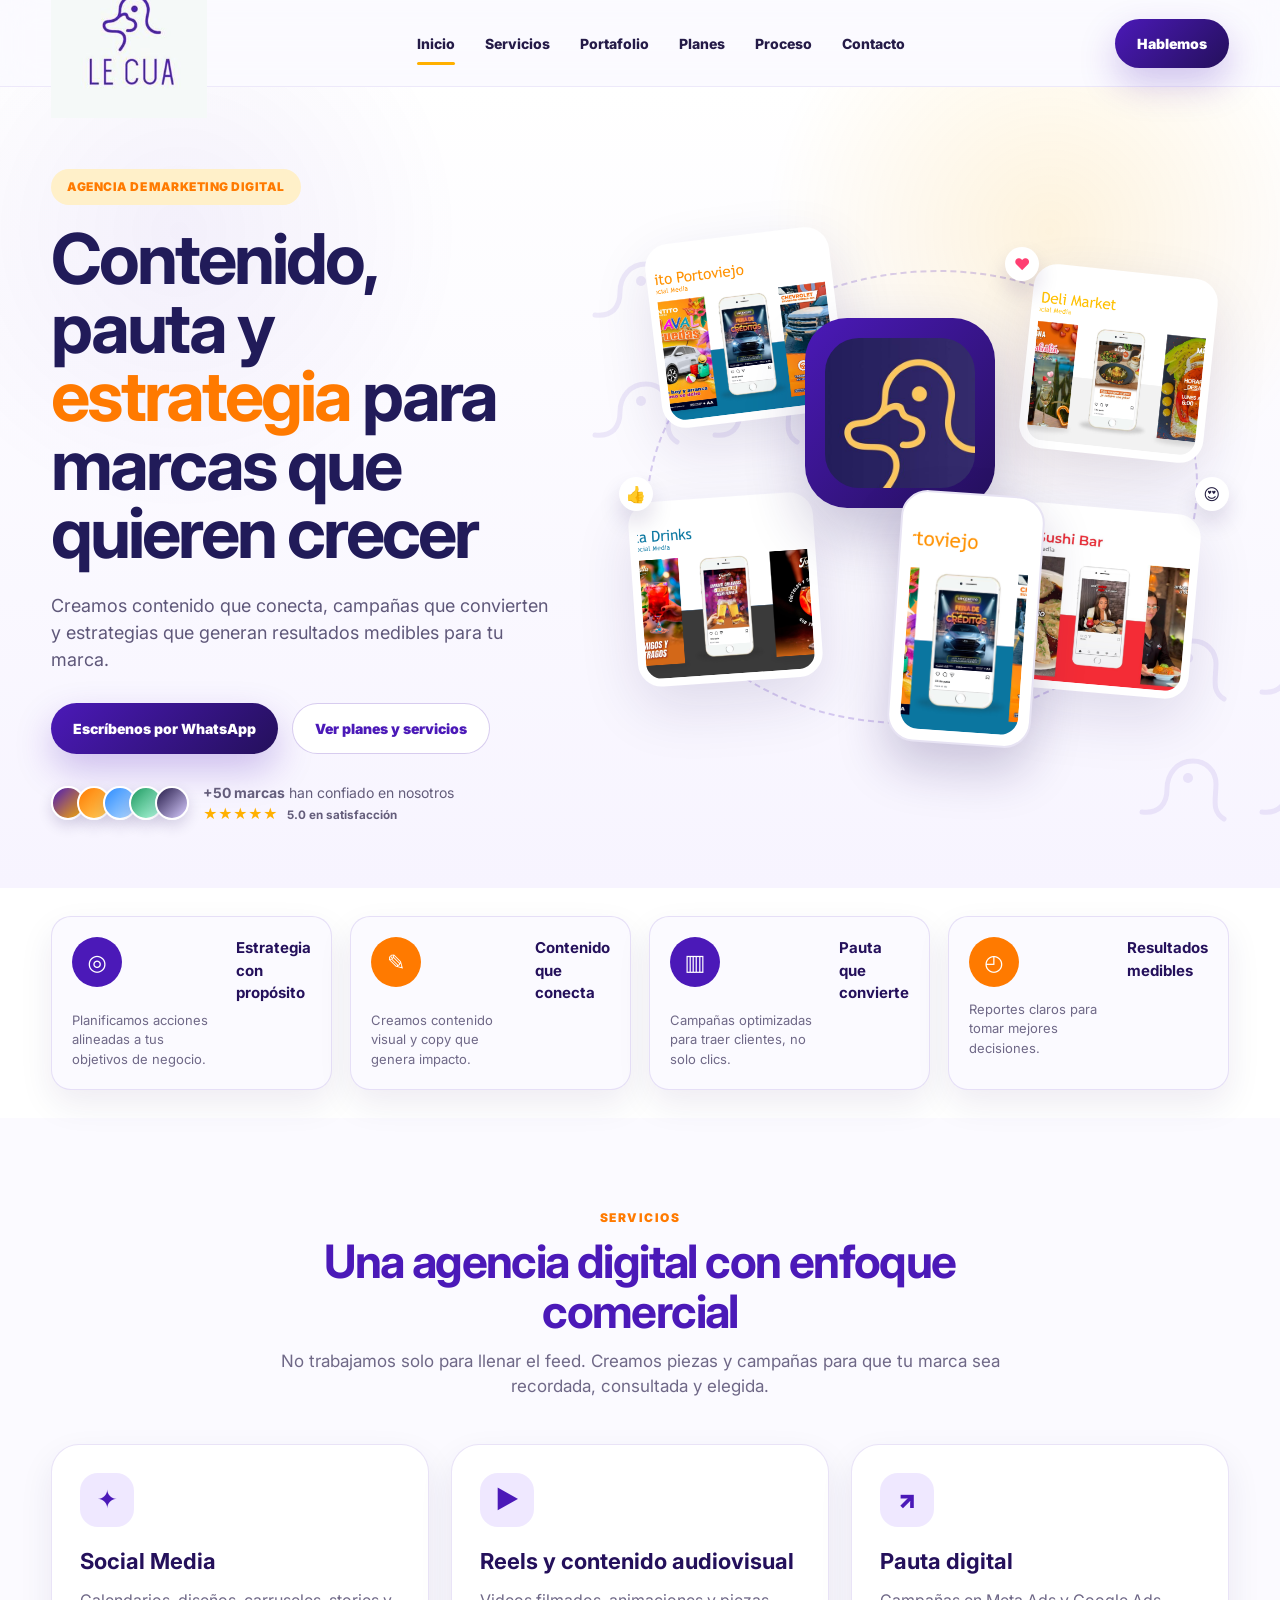
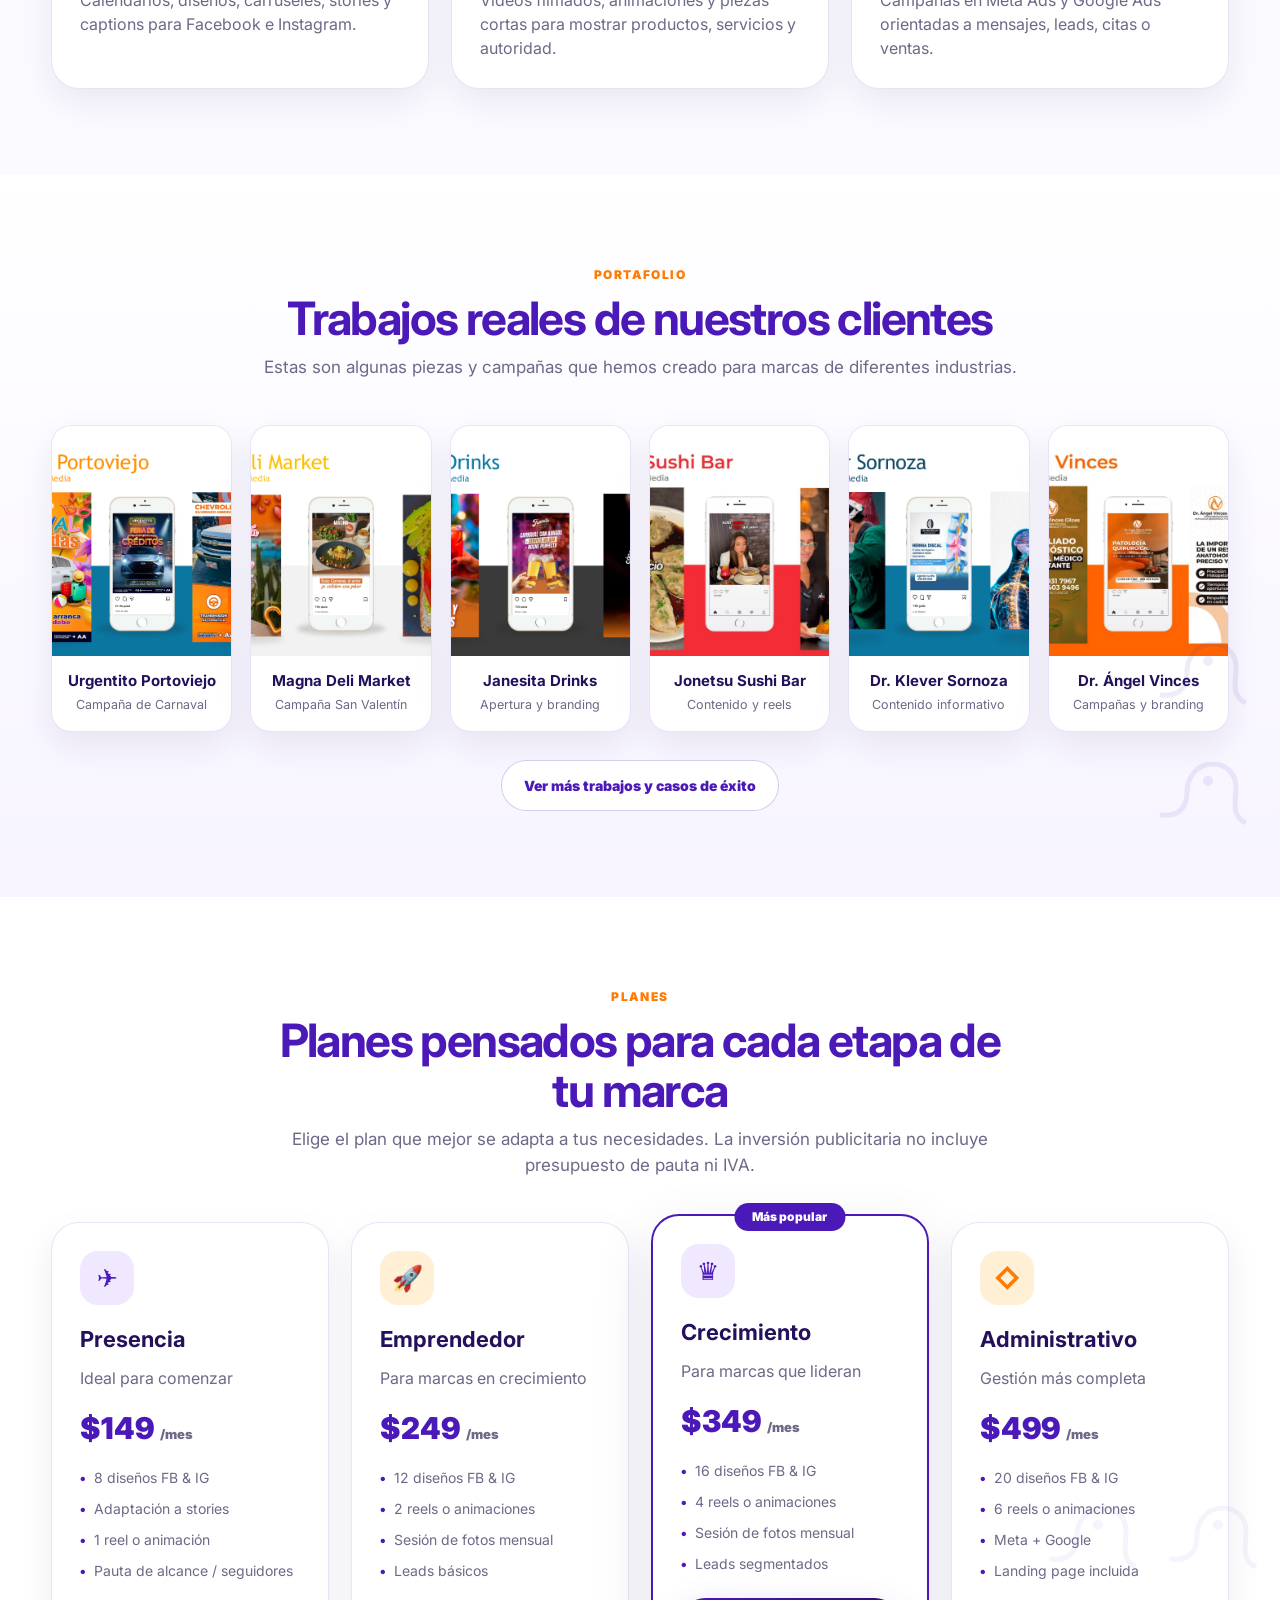
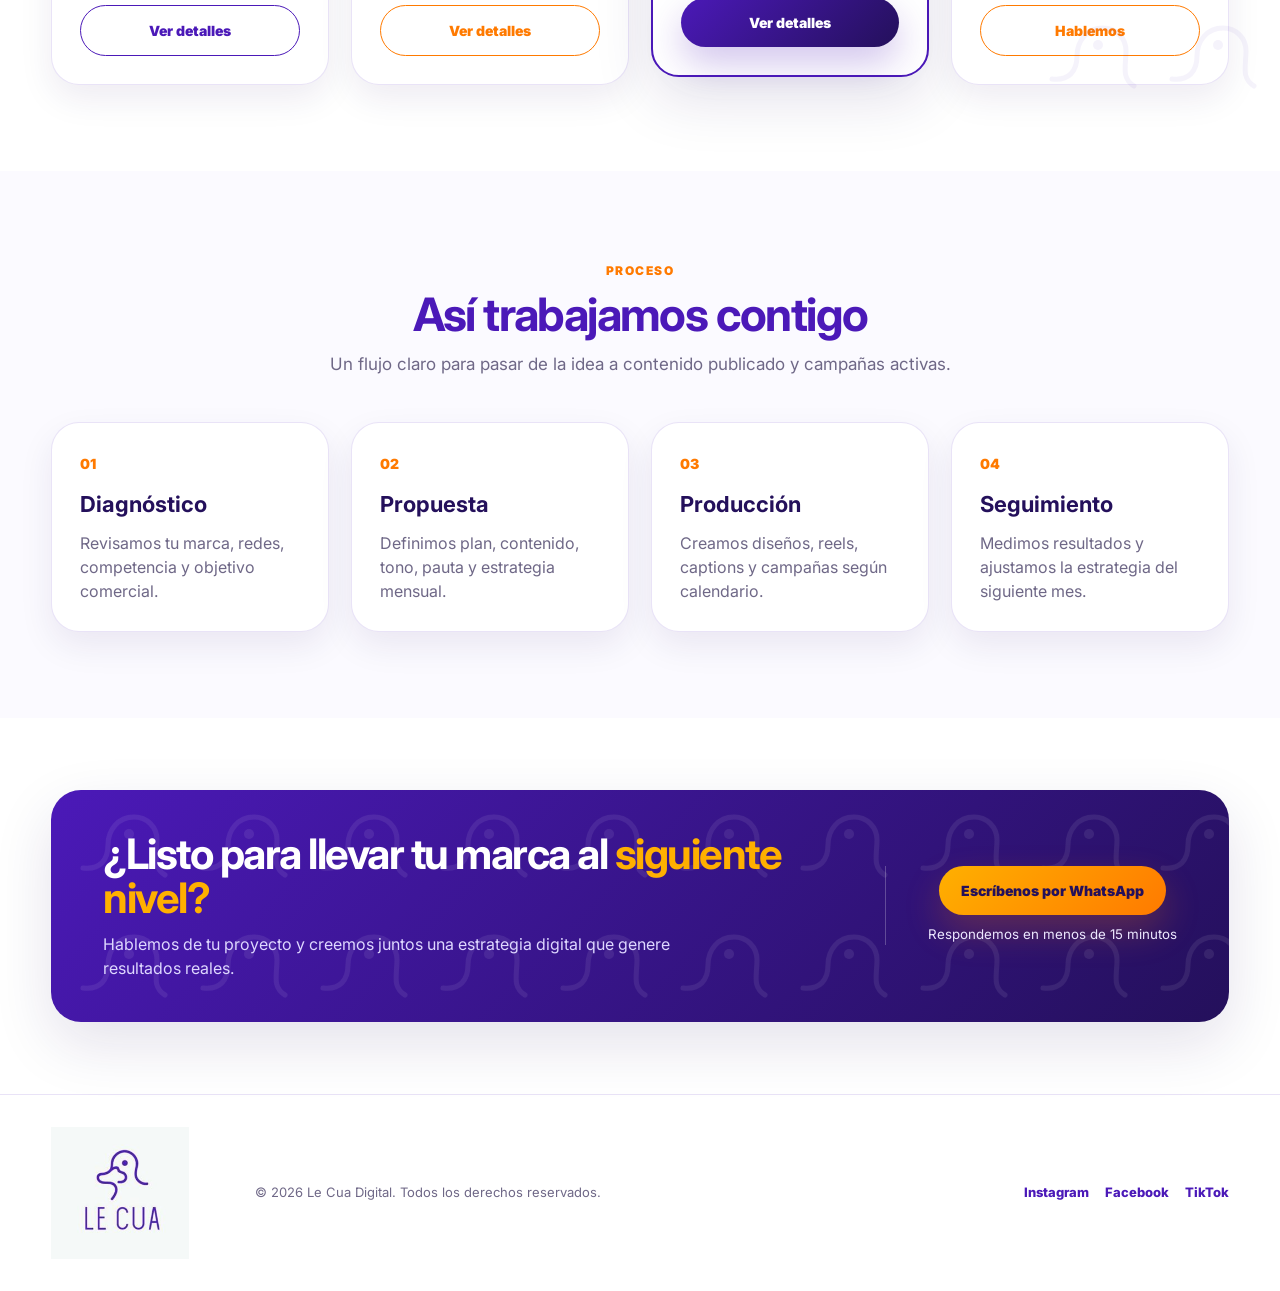
==== index.html @ 5da2c20a "commit inicial" ====
<!DOCTYPE html>
<html lang="es">
<head>
  <meta charset="UTF-8" />
  <meta name="viewport" content="width=device-width, initial-scale=1.0" />
  <title>Le Cua Digital | Marketing Digital para marcas que quieren crecer</title>
  <meta name="description" content="Contenido, pauta y estrategia para marcas que quieren crecer. Social media, Meta Ads, Google Ads, reels y landing pages." />
  <link rel="preconnect" href="https://fonts.googleapis.com">
  <link rel="preconnect" href="https://fonts.gstatic.com" crossorigin>
  <link href="https://fonts.googleapis.com/css2?family=Inter:wght@400;500;600;700;800;900&display=swap" rel="stylesheet">
  <link rel="stylesheet" href="styles.css" />
</head>
<body>
  <header class="site-header">
    <div class="container nav">
      <a class="brand" href="#inicio" aria-label="Le Cua Digital">
        <img src="assets/logo-le-cua.jpg" alt="Le Cua Digital" />
      </a>

      <nav class="nav-links" aria-label="Navegación principal">
        <a class="active" href="#inicio">Inicio</a>
        <a href="#servicios">Servicios</a>
        <a href="#portfolio">Portafolio</a>
        <a href="#planes">Planes</a>
        <a href="#proceso">Proceso</a>
        <a href="#contacto">Contacto</a>
      </nav>

      <a class="btn btn-header" href="https://wa.me/593967746726" target="_blank" rel="noreferrer">
        Hablemos
      </a>
    </div>
  </header>

  <main id="inicio">
    <section class="hero section-bg">
      <div class="container hero-grid">
        <div class="hero-copy">
          <span class="eyebrow">Agencia de marketing digital</span>
          <h1>Contenido, pauta y <span>estrategia</span> para marcas que quieren crecer</h1>
          <p>
            Creamos contenido que conecta, campañas que convierten y estrategias que generan resultados medibles para tu marca.
          </p>

          <div class="hero-actions">
            <a class="btn btn-primary" href="https://wa.me/593967746726" target="_blank" rel="noreferrer">Escríbenos por WhatsApp</a>
            <a class="btn btn-secondary" href="#planes">Ver planes y servicios</a>
          </div>

          <div class="trust-row">
            <div class="avatars" aria-hidden="true">
              <span></span><span></span><span></span><span></span><span></span>
            </div>
            <div>
              <strong>+50 marcas</strong> han confiado en nosotros
              <div class="stars">★★★★★ <small>5.0 en satisfacción</small></div>
            </div>
          </div>
        </div>

        <div class="hero-visual" aria-label="Muestra visual de trabajos de Le Cua Digital">
          <div class="hero-logo-card">
            <img src="assets/logo-icon.jpg" alt="Isotipo Le Cua" />
          </div>

          <article class="floating-work work-1">
            <img src="assets/portfolio/urgentito-portoviejo.png" alt="Trabajo para Urgentito Portoviejo" />
          </article>
          <article class="floating-work work-2">
            <img src="assets/portfolio/magna-deli-market.png" alt="Trabajo para Magna Deli Market" />
          </article>
          <article class="floating-work work-3">
            <img src="assets/portfolio/janesita-drinks.png" alt="Trabajo para Janesita Drinks" />
          </article>
          <article class="floating-work work-4">
            <img src="assets/portfolio/jonetsu-sushi-bar.png" alt="Trabajo para Jonetsu Sushi Bar" />
          </article>
          <div class="phone-mockup">
            <img src="assets/portfolio/urgentito-portoviejo.png" alt="Mockup de pauta para Urgentito" />
          </div>
          <span class="reaction heart">❤</span>
          <span class="reaction like">👍</span>
          <span class="reaction emoji">😍</span>
        </div>
      </div>
    </section>

    <section class="value-strip">
      <div class="container value-grid">
        <article class="value-card">
          <div class="value-icon">◎</div>
          <h3>Estrategia con propósito</h3>
          <p>Planificamos acciones alineadas a tus objetivos de negocio.</p>
        </article>
        <article class="value-card">
          <div class="value-icon orange">✎</div>
          <h3>Contenido que conecta</h3>
          <p>Creamos contenido visual y copy que genera impacto.</p>
        </article>
        <article class="value-card">
          <div class="value-icon">▥</div>
          <h3>Pauta que convierte</h3>
          <p>Campañas optimizadas para traer clientes, no solo clics.</p>
        </article>
        <article class="value-card">
          <div class="value-icon orange">◴</div>
          <h3>Resultados medibles</h3>
          <p>Reportes claros para tomar mejores decisiones.</p>
        </article>
      </div>
    </section>

    <section class="section services" id="servicios">
      <div class="container">
        <div class="section-title center">
          <span class="kicker">Servicios</span>
          <h2>Una agencia digital con enfoque comercial</h2>
          <p>No trabajamos solo para llenar el feed. Creamos piezas y campañas para que tu marca sea recordada, consultada y elegida.</p>
        </div>

        <div class="services-grid">
          <article class="service-card">
            <div class="service-icon">✦</div>
            <h3>Social Media</h3>
            <p>Calendarios, diseños, carruseles, stories y captions para Facebook e Instagram.</p>
          </article>
          <article class="service-card">
            <div class="service-icon">▶</div>
            <h3>Reels y contenido audiovisual</h3>
            <p>Videos filmados, animaciones y piezas cortas para mostrar productos, servicios y autoridad.</p>
          </article>
          <article class="service-card">
            <div class="service-icon">↗</div>
            <h3>Pauta digital</h3>
            <p>Campañas en Meta Ads y Google Ads orientadas a mensajes, leads, citas o ventas.</p>
          </article>
        </div>
      </div>
    </section>

    <section class="section portfolio" id="portfolio">
      <div class="container">
        <div class="section-title center">
          <span class="kicker">Portafolio</span>
          <h2>Trabajos reales de nuestros clientes</h2>
          <p>Estas son algunas piezas y campañas que hemos creado para marcas de diferentes industrias.</p>
        </div>

        <div class="portfolio-grid">
          <article class="portfolio-card">
            <img src="assets/portfolio/urgentito-portoviejo.png" alt="Urgentito Portoviejo - Campaña de Carnaval" />
            <div><h3>Urgentito Portoviejo</h3><p>Campaña de Carnaval</p></div>
          </article>
          <article class="portfolio-card">
            <img src="assets/portfolio/magna-deli-market.png" alt="Magna Deli Market - Campaña San Valentín" />
            <div><h3>Magna Deli Market</h3><p>Campaña San Valentín</p></div>
          </article>
          <article class="portfolio-card">
            <img src="assets/portfolio/janesita-drinks.png" alt="Janesita Drinks - Contenido y Social Media" />
            <div><h3>Janesita Drinks</h3><p>Apertura y branding</p></div>
          </article>
          <article class="portfolio-card">
            <img src="assets/portfolio/jonetsu-sushi-bar.png" alt="Jonetsu Sushi Bar - Contenido y Reels" />
            <div><h3>Jonetsu Sushi Bar</h3><p>Contenido y reels</p></div>
          </article>
          <article class="portfolio-card">
            <img src="assets/portfolio/dr-klever-sornoza.png" alt="Dr. Klever Sornoza - Contenido informativo" />
            <div><h3>Dr. Klever Sornoza</h3><p>Contenido informativo</p></div>
          </article>
          <article class="portfolio-card">
            <img src="assets/portfolio/dr-angel-vinces.png" alt="Dr. Ángel Vinces - Comunicación médica B2B" />
            <div><h3>Dr. Ángel Vinces</h3><p>Campañas y branding</p></div>
          </article>
        </div>

        <div class="center portfolio-cta">
          <a class="btn btn-secondary" href="https://wa.me/593967746726" target="_blank" rel="noreferrer">Ver más trabajos y casos de éxito</a>
        </div>
      </div>
    </section>

    <section class="section plans" id="planes">
      <div class="container">
        <div class="section-title center">
          <span class="kicker">Planes</span>
          <h2>Planes pensados para cada etapa de tu marca</h2>
          <p>Elige el plan que mejor se adapta a tus necesidades. La inversión publicitaria no incluye presupuesto de pauta ni IVA.</p>
        </div>

        <div class="plans-grid">
          <article class="plan-card">
            <div class="plan-icon">✈</div>
            <h3>Presencia</h3>
            <p>Ideal para comenzar</p>
            <div class="price">$149 <span>/mes</span></div>
            <ul>
              <li>8 diseños FB & IG</li>
              <li>Adaptación a stories</li>
              <li>1 reel o animación</li>
              <li>Pauta de alcance / seguidores</li>
            </ul>
            <a class="btn btn-plan" href="https://wa.me/593967746726" target="_blank" rel="noreferrer">Ver detalles</a>
          </article>

          <article class="plan-card">
            <div class="plan-icon orange">🚀</div>
            <h3>Emprendedor</h3>
            <p>Para marcas en crecimiento</p>
            <div class="price">$249 <span>/mes</span></div>
            <ul>
              <li>12 diseños FB & IG</li>
              <li>2 reels o animaciones</li>
              <li>Sesión de fotos mensual</li>
              <li>Leads básicos</li>
            </ul>
            <a class="btn btn-plan orange" href="https://wa.me/593967746726" target="_blank" rel="noreferrer">Ver detalles</a>
          </article>

          <article class="plan-card featured">
            <span class="popular">Más popular</span>
            <div class="plan-icon">♛</div>
            <h3>Crecimiento</h3>
            <p>Para marcas que lideran</p>
            <div class="price">$349 <span>/mes</span></div>
            <ul>
              <li>16 diseños FB & IG</li>
              <li>4 reels o animaciones</li>
              <li>Sesión de fotos mensual</li>
              <li>Leads segmentados</li>
            </ul>
            <a class="btn btn-primary" href="https://wa.me/593967746726" target="_blank" rel="noreferrer">Ver detalles</a>
          </article>

          <article class="plan-card">
            <div class="plan-icon orange">◇</div>
            <h3>Administrativo</h3>
            <p>Gestión más completa</p>
            <div class="price">$499 <span>/mes</span></div>
            <ul>
              <li>20 diseños FB & IG</li>
              <li>6 reels o animaciones</li>
              <li>Meta + Google</li>
              <li>Landing page incluida</li>
            </ul>
            <a class="btn btn-plan orange" href="https://wa.me/593967746726" target="_blank" rel="noreferrer">Hablemos</a>
          </article>
        </div>
      </div>
    </section>

    <section class="section process" id="proceso">
      <div class="container">
        <div class="section-title center">
          <span class="kicker">Proceso</span>
          <h2>Así trabajamos contigo</h2>
          <p>Un flujo claro para pasar de la idea a contenido publicado y campañas activas.</p>
        </div>
        <div class="process-grid">
          <article><span>01</span><h3>Diagnóstico</h3><p>Revisamos tu marca, redes, competencia y objetivo comercial.</p></article>
          <article><span>02</span><h3>Propuesta</h3><p>Definimos plan, contenido, tono, pauta y estrategia mensual.</p></article>
          <article><span>03</span><h3>Producción</h3><p>Creamos diseños, reels, captions y campañas según calendario.</p></article>
          <article><span>04</span><h3>Seguimiento</h3><p>Medimos resultados y ajustamos la estrategia del siguiente mes.</p></article>
        </div>
      </div>
    </section>

    <section class="final-cta" id="contacto">
      <div class="container cta-card">
        <div>
          <h2>¿Listo para llevar tu marca al <span>siguiente nivel?</span></h2>
          <p>Hablemos de tu proyecto y creemos juntos una estrategia digital que genere resultados reales.</p>
        </div>
        <div class="cta-action">
          <a class="btn btn-gold" href="https://wa.me/593967746726" target="_blank" rel="noreferrer">Escríbenos por WhatsApp</a>
          <small>Respondemos en menos de 15 minutos</small>
        </div>
      </div>
    </section>
  </main>

  <footer class="site-footer">
    <div class="container footer-grid">
      <img src="assets/logo-le-cua.jpg" alt="Le Cua Digital" />
      <p>© 2026 Le Cua Digital. Todos los derechos reservados.</p>
      <div class="socials" aria-label="Redes sociales">
        <a href="#">Instagram</a>
        <a href="#">Facebook</a>
        <a href="#">TikTok</a>
      </div>
    </div>
  </footer>
</body>
</html>
---- styles.css ----
:root {
  --purple: #4b19b8;
  --purple-dark: #24105b;
  --purple-900: #151033;
  --gold: #ffb000;
  --orange: #ff7a00;
  --blue-soft: #f4f1ff;
  --soft: #fbfaff;
  --white: #ffffff;
  --text: #211b3f;
  --muted: #6f6887;
  --line: rgba(75, 25, 184, 0.12);
  --shadow: 0 22px 60px rgba(35, 16, 91, 0.12);
  --shadow-soft: 0 14px 34px rgba(35, 16, 91, 0.08);
  --radius: 28px;
}

* { box-sizing: border-box; margin: 0; padding: 0; }
html { scroll-behavior: smooth; }
body {
  font-family: "Inter", system-ui, -apple-system, BlinkMacSystemFont, "Segoe UI", sans-serif;
  background: var(--soft);
  color: var(--text);
  line-height: 1.5;
  overflow-x: hidden;
}
a { color: inherit; text-decoration: none; }
img { display: block; max-width: 100%; }
.container { width: min(1180px, 92%); margin: 0 auto; }
.center { text-align: center; }

.site-header {
  position: sticky;
  top: 0;
  z-index: 100;
  background: rgba(251, 250, 255, 0.82);
  backdrop-filter: blur(18px);
  border-bottom: 1px solid rgba(75, 25, 184, 0.08);
}
.nav {
  height: 86px;
  display: flex;
  align-items: center;
  justify-content: space-between;
  gap: 24px;
}
.brand img { width: 156px; height: auto; object-fit: contain; }
.nav-links {
  display: flex;
  align-items: center;
  gap: 30px;
  font-size: 14px;
  font-weight: 800;
  color: #251b48;
}
.nav-links a { position: relative; padding: 8px 0; }
.nav-links a.active::after,
.nav-links a:hover::after {
  content: "";
  position: absolute;
  left: 0;
  right: 0;
  bottom: -3px;
  height: 3px;
  border-radius: 99px;
  background: var(--gold);
}
.btn {
  display: inline-flex;
  align-items: center;
  justify-content: center;
  gap: 8px;
  border-radius: 999px;
  padding: 14px 22px;
  font-size: 14px;
  font-weight: 900;
  transition: transform 0.22s ease, box-shadow 0.22s ease, background 0.22s ease;
}
.btn:hover { transform: translateY(-2px); }
.btn-header,
.btn-primary {
  color: #fff;
  background: linear-gradient(135deg, var(--purple), var(--purple-dark));
  box-shadow: 0 16px 36px rgba(75, 25, 184, 0.25);
}
.btn-secondary {
  background: #fff;
  color: var(--purple);
  border: 1px solid rgba(75, 25, 184, 0.22);
}
.btn-gold {
  background: linear-gradient(135deg, var(--gold), var(--orange));
  color: #24105b;
  box-shadow: 0 16px 36px rgba(255, 122, 0, 0.24);
}

.section-bg {
  position: relative;
  overflow: hidden;
  background:
    radial-gradient(circle at 14% 18%, rgba(75, 25, 184, 0.06), transparent 22%),
    radial-gradient(circle at 82% 18%, rgba(255, 176, 0, 0.13), transparent 23%),
    linear-gradient(180deg, #ffffff 0%, #f7f4ff 100%);
}
.section-bg::before,
.section-bg::after,
.portfolio::after,
.plans::after {
  content: "";
  position: absolute;
  background-image: url("data:image/svg+xml,%3Csvg xmlns='http://www.w3.org/2000/svg' width='120' height='120' viewBox='0 0 120 120'%3E%3Cpath d='M32 78c17 2 25-8 25-23 0-15 10-28 26-28 13 0 23 10 23 23 0 15-5 27 8 35' fill='none' stroke='%234b19b8' stroke-opacity='.11' stroke-width='5' stroke-linecap='round'/%3E%3Ccircle cx='78' cy='44' r='5' fill='%234b19b8' fill-opacity='.11'/%3E%3C/svg%3E");
  width: 240px;
  height: 240px;
  pointer-events: none;
  opacity: 0.8;
}
.section-bg::before { left: 44%; top: 150px; }
.section-bg::after { right: -70px; bottom: 34px; }

.hero { padding: 82px 0 64px; }
.hero-grid {
  display: grid;
  grid-template-columns: 0.9fr 1.1fr;
  gap: 50px;
  align-items: center;
  position: relative;
  z-index: 2;
}
.eyebrow {
  display: inline-flex;
  margin-bottom: 20px;
  padding: 9px 16px;
  border-radius: 999px;
  background: #fff0c9;
  color: var(--orange);
  font-size: 12px;
  font-weight: 900;
  text-transform: uppercase;
  letter-spacing: 0.04em;
}
h1 {
  max-width: 620px;
  font-size: clamp(42px, 6vw, 70px);
  line-height: 0.98;
  letter-spacing: -3px;
  color: #211b59;
  margin-bottom: 24px;
}
h1 span { color: var(--orange); }
.hero-copy p {
  max-width: 560px;
  color: #5f587a;
  font-size: 18px;
  margin-bottom: 30px;
}
.hero-actions { display: flex; flex-wrap: wrap; gap: 14px; margin-bottom: 28px; }
.trust-row { display: flex; gap: 14px; align-items: center; color: #645d7b; font-size: 14px; }
.avatars { display: flex; }
.avatars span {
  width: 34px;
  height: 34px;
  border: 2px solid #fff;
  margin-left: -8px;
  border-radius: 50%;
  background: linear-gradient(135deg, var(--purple), var(--gold));
  box-shadow: 0 6px 14px rgba(35, 16, 91, 0.16);
}
.avatars span:first-child { margin-left: 0; }
.avatars span:nth-child(2) { background: linear-gradient(135deg, #ff7a00, #ffd15d); }
.avatars span:nth-child(3) { background: linear-gradient(135deg, #2b8cff, #b7dbff); }
.avatars span:nth-child(4) { background: linear-gradient(135deg, #1c985f, #b5ffe1); }
.avatars span:nth-child(5) { background: linear-gradient(135deg, #251b48, #d8ccff); }
.stars { color: var(--gold); font-weight: 900; }
.stars small { color: #645d7b; font-weight: 700; margin-left: 6px; }

.hero-visual {
  min-height: 560px;
  position: relative;
}
.hero-visual::before {
  content: "";
  position: absolute;
  inset: 54px 30px 54px 36px;
  border: 2px dashed rgba(75, 25, 184, 0.20);
  border-radius: 50%;
  transform: rotate(-8deg);
}
.hero-logo-card {
  width: 190px;
  height: 190px;
  position: absolute;
  left: 47%;
  top: 35%;
  transform: translate(-50%, -50%);
  border-radius: 42px;
  z-index: 5;
  display: grid;
  place-items: center;
  background: linear-gradient(135deg, var(--purple), var(--purple-dark));
  box-shadow: 0 26px 60px rgba(35, 16, 91, 0.24);
}
.hero-logo-card img { width: 150px; height: 150px; object-fit: cover; border-radius: 34px; }
.floating-work {
  position: absolute;
  width: 185px;
  height: 185px;
  border-radius: 24px;
  overflow: hidden;
  background: #fff;
  box-shadow: var(--shadow);
  border: 8px solid #fff;
}
.floating-work img { width: 100%; height: 100%; object-fit: cover; }
.work-1 { left: 44px; top: 18px; transform: rotate(-7deg); }
.work-2 { right: 18px; top: 54px; transform: rotate(6deg); }
.work-3 { left: 24px; bottom: 95px; transform: rotate(-4deg); }
.work-4 { right: 34px; bottom: 84px; transform: rotate(5deg); }
.phone-mockup {
  position: absolute;
  left: 46%;
  bottom: 32px;
  width: 144px;
  height: 252px;
  z-index: 6;
  padding: 11px;
  border-radius: 27px;
  background: #fff;
  box-shadow: 0 24px 50px rgba(35, 16, 91, 0.22);
  border: 2px solid #e7e3f3;
  transform: rotate(4deg);
}
.phone-mockup img { width: 100%; height: 100%; object-fit: cover; border-radius: 18px; }
.reaction {
  position: absolute;
  z-index: 8;
  display: grid;
  place-items: center;
  width: 34px;
  height: 34px;
  border-radius: 50%;
  background: #fff;
  box-shadow: 0 12px 22px rgba(35, 16, 91, 0.14);
}
.heart { right: 190px; top: 30px; color: #ff3f72; }
.like { left: 10px; top: 260px; }
.emoji { right: 0; top: 260px; }

.value-strip { padding: 28px 0; background: #fff; }
.value-grid { display: grid; grid-template-columns: repeat(4, 1fr); gap: 18px; }
.value-card {
  display: grid;
  grid-template-columns: auto 1fr;
  column-gap: 14px;
  align-items: start;
  background: #fbfaff;
  border: 1px solid var(--line);
  border-radius: 20px;
  padding: 20px;
  box-shadow: var(--shadow-soft);
}
.value-icon {
  width: 50px;
  height: 50px;
  display: grid;
  place-items: center;
  border-radius: 50%;
  background: var(--purple);
  color: #fff;
  font-size: 22px;
  font-weight: 900;
}
.value-icon.orange { background: var(--orange); }
.value-card h3 { font-size: 15px; color: var(--purple-dark); margin-bottom: 6px; }
.value-card p { color: var(--muted); font-size: 13px; }

.section { padding: 86px 0; position: relative; }
.section-title { max-width: 760px; margin: 0 auto 44px; }
.kicker {
  display: inline-block;
  color: var(--orange);
  font-size: 12px;
  font-weight: 900;
  text-transform: uppercase;
  letter-spacing: 0.12em;
  margin-bottom: 10px;
}
.section-title h2 {
  font-size: clamp(30px, 4vw, 46px);
  line-height: 1.08;
  color: var(--purple);
  letter-spacing: -1.6px;
  margin-bottom: 12px;
}
.section-title p { color: var(--muted); font-size: 17px; }
.services-grid { display: grid; grid-template-columns: repeat(3, 1fr); gap: 22px; }
.service-card,
.plan-card,
.process-grid article {
  background: #fff;
  border: 1px solid var(--line);
  border-radius: var(--radius);
  padding: 28px;
  box-shadow: var(--shadow-soft);
}
.service-icon,
.plan-icon {
  width: 54px;
  height: 54px;
  display: grid;
  place-items: center;
  border-radius: 18px;
  margin-bottom: 18px;
  background: #efe8ff;
  color: var(--purple);
  font-size: 25px;
  font-weight: 900;
}
.service-card h3,
.plan-card h3,
.process-grid h3 { color: var(--purple-dark); font-size: 22px; margin-bottom: 10px; }
.service-card p,
.plan-card p,
.process-grid p { color: var(--muted); }

.portfolio {
  overflow: hidden;
  background: linear-gradient(180deg, #ffffff 0%, #f7f4ff 100%);
}
.portfolio::after { right: -90px; bottom: 40px; }
.portfolio-grid { display: grid; grid-template-columns: repeat(6, 1fr); gap: 18px; }
.portfolio-card {
  overflow: hidden;
  border-radius: 20px;
  background: #fff;
  box-shadow: var(--shadow-soft);
  border: 1px solid var(--line);
  transition: transform 0.22s ease, box-shadow 0.22s ease;
}
.portfolio-card:hover { transform: translateY(-7px); box-shadow: var(--shadow); }
.portfolio-card img { width: 100%; aspect-ratio: 0.78; object-fit: cover; object-position: center; }
.portfolio-card div { padding: 14px 12px 16px; text-align: center; }
.portfolio-card h3 { font-size: 15px; color: var(--purple-dark); margin-bottom: 4px; }
.portfolio-card p { font-size: 12.5px; color: var(--muted); }
.portfolio-cta { margin-top: 28px; }

.plans { background: #fff; overflow: hidden; }
.plans::after { right: 20px; bottom: 50px; opacity: 0.5; }
.plans-grid { display: grid; grid-template-columns: repeat(4, 1fr); gap: 22px; }
.plan-card { position: relative; display: flex; flex-direction: column; min-height: 454px; }
.plan-card.featured { border: 2px solid var(--purple); transform: translateY(-8px); box-shadow: var(--shadow); }
.popular {
  position: absolute;
  top: -13px;
  left: 50%;
  transform: translateX(-50%);
  padding: 5px 18px;
  border-radius: 999px;
  background: var(--purple);
  color: #fff;
  font-size: 12px;
  font-weight: 900;
}
.plan-icon.orange { background: #fff0d5; color: var(--orange); }
.price { color: var(--purple); font-size: 30px; font-weight: 900; margin: 16px 0; }
.price span { color: var(--muted); font-size: 13px; }
.plan-card ul { list-style: none; display: grid; gap: 10px; margin: 0 0 24px; color: var(--muted); font-size: 14px; }
.plan-card li::before { content: "•"; color: var(--purple); font-weight: 900; margin-right: 8px; }
.plan-card .btn { margin-top: auto; width: 100%; }
.btn-plan { border: 1px solid var(--purple); color: var(--purple); background: #fff; }
.btn-plan.orange { border-color: var(--orange); color: var(--orange); }

.process { background: var(--soft); }
.process-grid { display: grid; grid-template-columns: repeat(4, 1fr); gap: 22px; }
.process-grid span { display: inline-block; color: var(--orange); font-size: 14px; font-weight: 900; margin-bottom: 14px; }

.final-cta { padding: 72px 0; background: #fff; }
.cta-card {
  position: relative;
  overflow: hidden;
  display: grid;
  grid-template-columns: 1fr auto;
  gap: 42px;
  align-items: center;
  padding: 42px 52px;
  border-radius: 30px;
  color: #fff;
  background:
    url("data:image/svg+xml,%3Csvg xmlns='http://www.w3.org/2000/svg' width='120' height='120' viewBox='0 0 120 120'%3E%3Cpath d='M32 78c17 2 25-8 25-23 0-15 10-28 26-28 13 0 23 10 23 23 0 15-5 27 8 35' fill='none' stroke='%23ffffff' stroke-opacity='.08' stroke-width='5' stroke-linecap='round'/%3E%3Ccircle cx='78' cy='44' r='5' fill='%23ffffff' fill-opacity='.08'/%3E%3C/svg%3E"),
    linear-gradient(135deg, var(--purple), var(--purple-dark));
  box-shadow: var(--shadow);
}
.cta-card h2 { font-size: clamp(28px, 4vw, 42px); line-height: 1.05; letter-spacing: -1.5px; margin-bottom: 12px; }
.cta-card h2 span { color: var(--gold); }
.cta-card p { max-width: 620px; color: #ded7ff; }
.cta-action { display: grid; gap: 10px; justify-items: center; border-left: 1px solid rgba(255,255,255,0.24); padding-left: 42px; }
.cta-action small { color: #ede8ff; }

.site-footer { padding: 32px 0; background: #fff; border-top: 1px solid var(--line); }
.footer-grid { display: grid; grid-template-columns: 180px 1fr auto; align-items: center; gap: 24px; color: var(--muted); font-size: 13px; }
.footer-grid img { width: 138px; }
.socials { display: flex; gap: 16px; font-weight: 800; color: var(--purple); }

@media (max-width: 1100px) {
  .portfolio-grid { grid-template-columns: repeat(3, 1fr); }
  .plans-grid, .value-grid { grid-template-columns: repeat(2, 1fr); }
  .process-grid { grid-template-columns: repeat(2, 1fr); }
}

@media (max-width: 900px) {
  .nav-links { display: none; }
  .hero-grid { grid-template-columns: 1fr; }
  .hero-visual { min-height: 520px; }
  .services-grid { grid-template-columns: 1fr; }
  .cta-card { grid-template-columns: 1fr; text-align: center; }
  .cta-action { border-left: 0; padding-left: 0; }
  .footer-grid { grid-template-columns: 1fr; text-align: center; justify-items: center; }
}

@media (max-width: 640px) {
  .nav { height: 74px; }
  .brand img { width: 120px; }
  .btn-header { padding: 11px 15px; }
  .hero { padding: 52px 0 44px; }
  h1 { letter-spacing: -2px; }
  .trust-row { align-items: flex-start; }
  .hero-visual { min-height: 640px; }
  .hero-logo-card { width: 150px; height: 150px; top: 34%; }
  .hero-logo-card img { width: 118px; height: 118px; }
  .floating-work { width: 150px; height: 150px; }
  .work-1 { left: 0; top: 20px; }
  .work-2 { right: 0; top: 92px; }
  .work-3 { left: 0; bottom: 160px; }
  .work-4 { right: 0; bottom: 130px; }
  .phone-mockup { left: 35%; bottom: 18px; }
  .value-grid, .plans-grid, .portfolio-grid, .process-grid { grid-template-columns: 1fr; }
  .plan-card.featured { transform: none; }
  .portfolio-card img { aspect-ratio: 1; }
  .cta-card { padding: 34px 24px; }
}
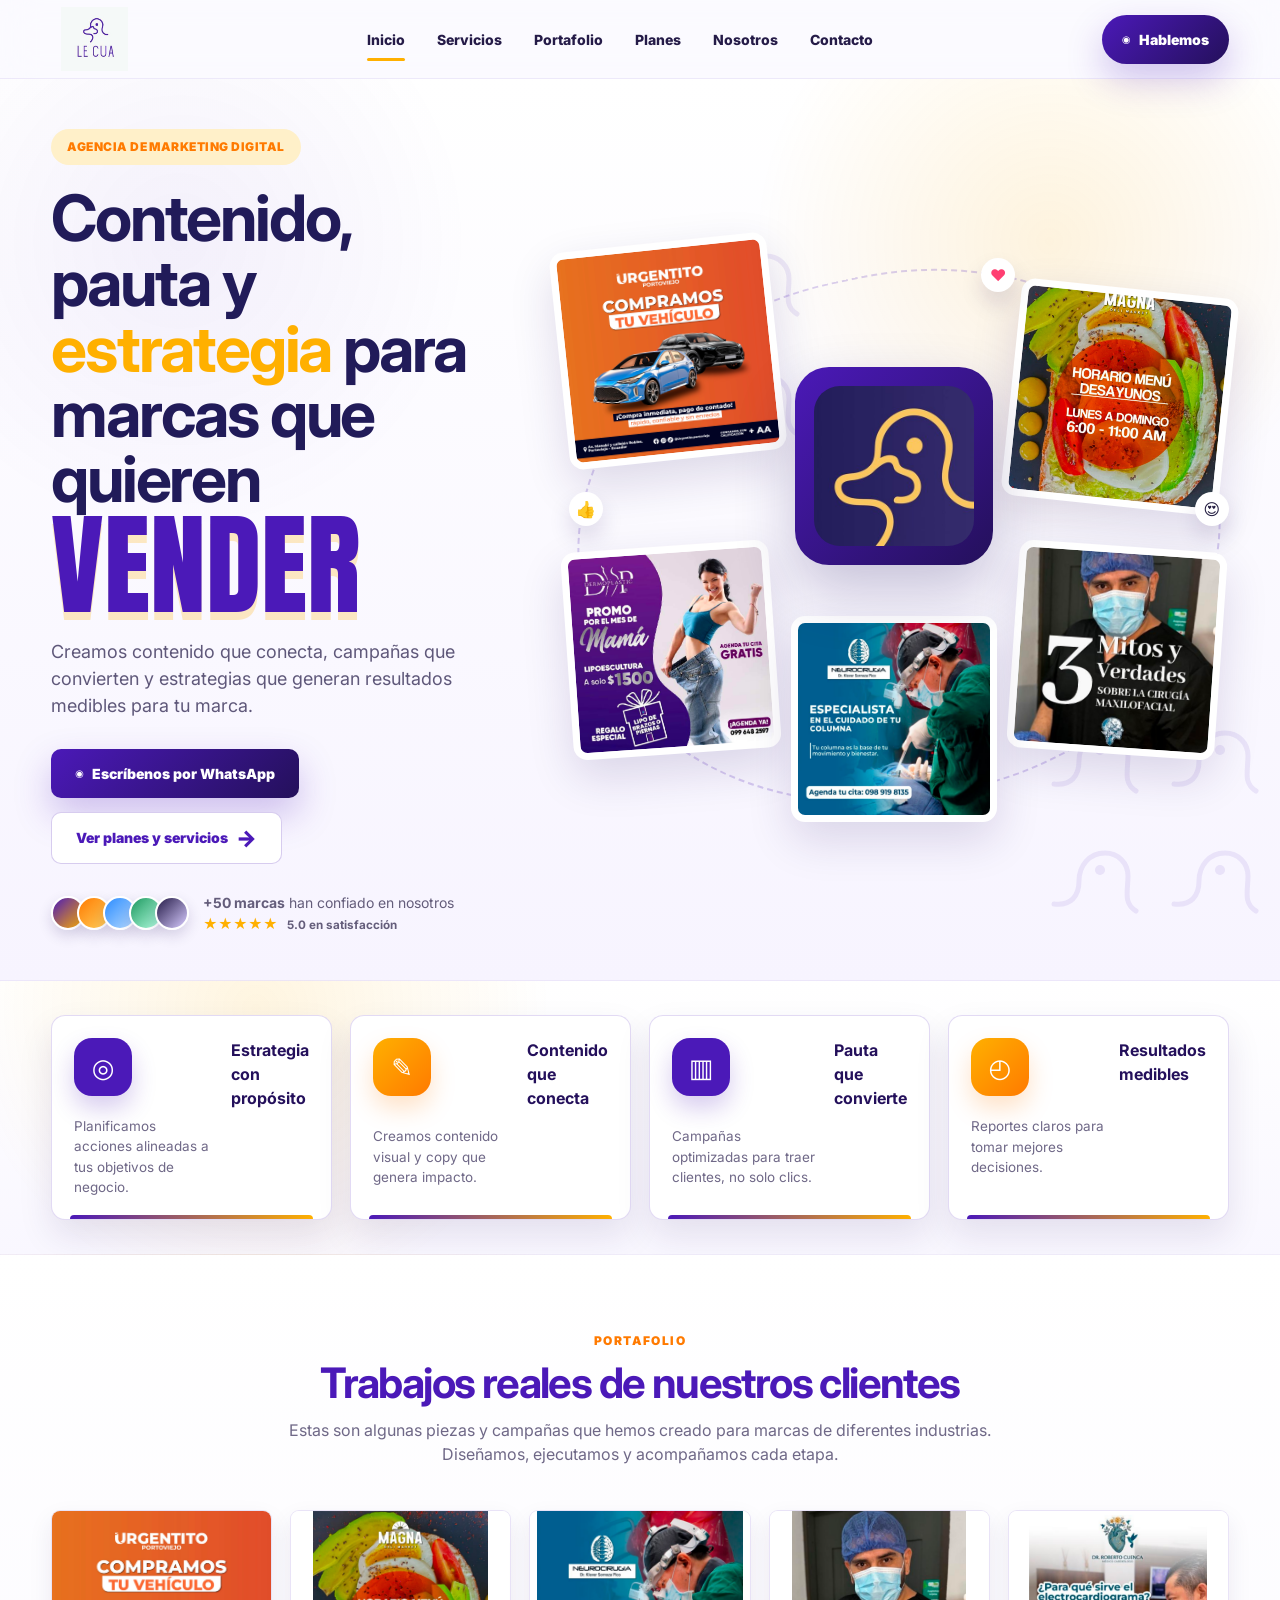
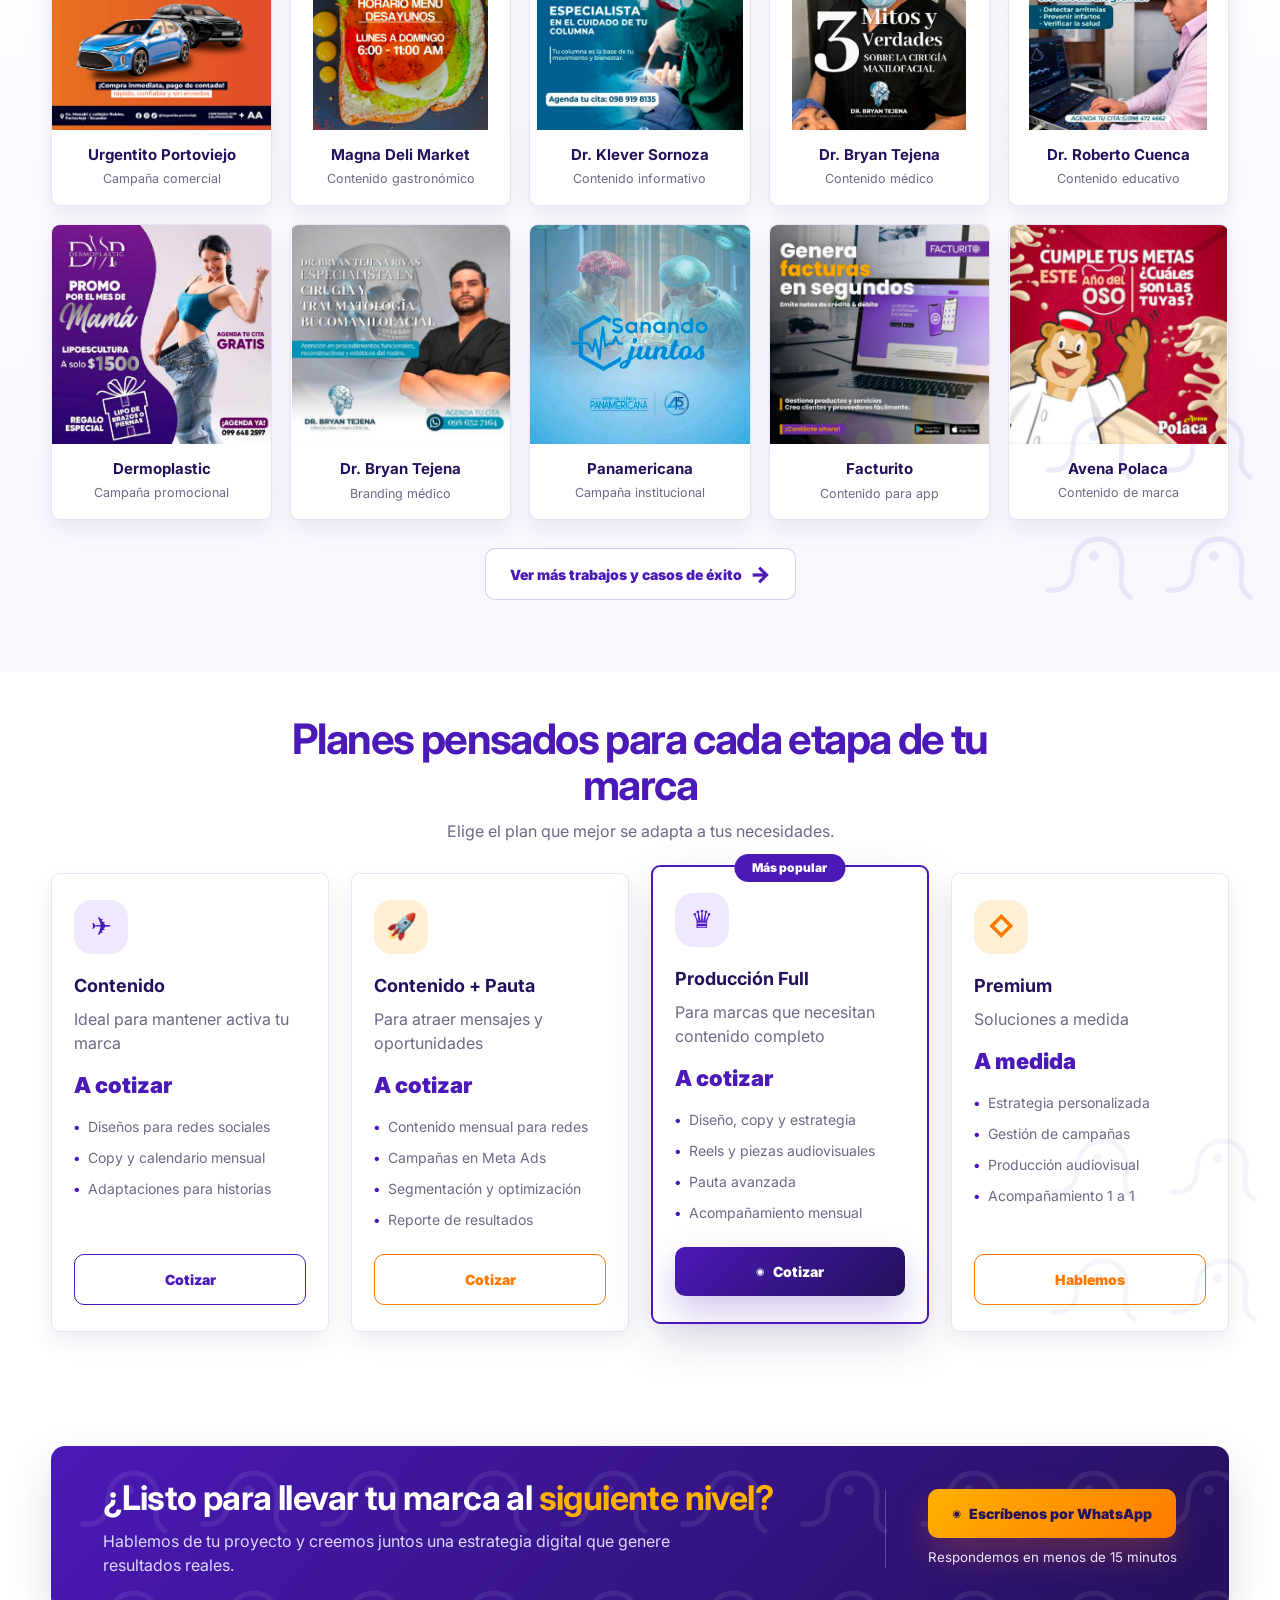
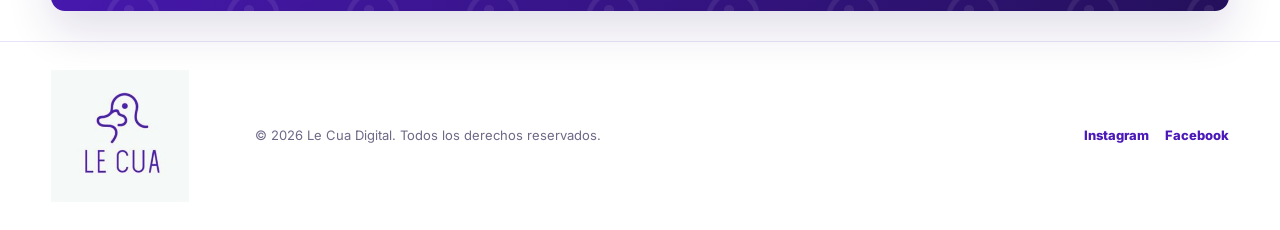
==== commit 97d3041b: "nueva version" ====
--- a/index.html
+++ b/index.html
@@ -3,11 +3,14 @@
 <head>
   <meta charset="UTF-8" />
   <meta name="viewport" content="width=device-width, initial-scale=1.0" />
-  <title>Le Cua Digital | Marketing Digital para marcas que quieren crecer</title>
-  <meta name="description" content="Contenido, pauta y estrategia para marcas que quieren crecer. Social media, Meta Ads, Google Ads, reels y landing pages." />
+  <title>Le Cua Digital | Marketing Digital para marcas que quieren vender</title>
+  <meta name="description" content="Contenido, pauta y estrategia para marcas que quieren vender. Social media, Meta Ads, Google Ads, reels y landing pages." />
+  <link rel="icon" type="image/png" sizes="64x64" href="assets/favicon.png" />
+  <link rel="shortcut icon" href="assets/favicon.png" />
+  <link rel="apple-touch-icon" href="assets/logo-icon.jpg" />
   <link rel="preconnect" href="https://fonts.googleapis.com">
   <link rel="preconnect" href="https://fonts.gstatic.com" crossorigin>
-  <link href="https://fonts.googleapis.com/css2?family=Inter:wght@400;500;600;700;800;900&display=swap" rel="stylesheet">
+  <link href="https://fonts.googleapis.com/css2?family=Anton&family=Inter:wght@400;500;600;700;800;900&display=swap" rel="stylesheet">
   <link rel="stylesheet" href="styles.css" />
 </head>
 <body>
@@ -22,11 +25,11 @@
         <a href="#servicios">Servicios</a>
         <a href="#portfolio">Portafolio</a>
         <a href="#planes">Planes</a>
-        <a href="#proceso">Proceso</a>
+        <a href="#planes">Nosotros</a>
         <a href="#contacto">Contacto</a>
       </nav>
 
-      <a class="btn btn-header" href="https://wa.me/593967746726" target="_blank" rel="noreferrer">
+      <a class="btn btn-header" href="https://wa.me/593967746726?text=Hola%20Le%20Cua%20Digital%2C%20quiero%20hablar%20sobre%20mi%20marca" target="_blank" rel="noreferrer">
         Hablemos
       </a>
     </div>
@@ -37,13 +40,13 @@
       <div class="container hero-grid">
         <div class="hero-copy">
           <span class="eyebrow">Agencia de marketing digital</span>
-          <h1>Contenido, pauta y <span>estrategia</span> para marcas que quieren crecer</h1>
+          <h1>Contenido, pauta y <span>estrategia</span> para marcas que quieren <span class="hero-punch">vender</span></h1>
           <p>
             Creamos contenido que conecta, campañas que convierten y estrategias que generan resultados medibles para tu marca.
           </p>
 
           <div class="hero-actions">
-            <a class="btn btn-primary" href="https://wa.me/593967746726" target="_blank" rel="noreferrer">Escríbenos por WhatsApp</a>
+            <a class="btn btn-primary" href="https://wa.me/593967746726?text=Hola%20Le%20Cua%20Digital%2C%20quiero%20impulsar%20mi%20marca" target="_blank" rel="noreferrer">Escríbenos por WhatsApp</a>
             <a class="btn btn-secondary" href="#planes">Ver planes y servicios</a>
           </div>
 
@@ -63,21 +66,21 @@
             <img src="assets/logo-icon.jpg" alt="Isotipo Le Cua" />
           </div>
 
-          <article class="floating-work work-1">
-            <img src="assets/portfolio/urgentito-portoviejo.png" alt="Trabajo para Urgentito Portoviejo" />
-          </article>
-          <article class="floating-work work-2">
-            <img src="assets/portfolio/magna-deli-market.png" alt="Trabajo para Magna Deli Market" />
-          </article>
-          <article class="floating-work work-3">
-            <img src="assets/portfolio/janesita-drinks.png" alt="Trabajo para Janesita Drinks" />
-          </article>
-          <article class="floating-work work-4">
-            <img src="assets/portfolio/jonetsu-sushi-bar.png" alt="Trabajo para Jonetsu Sushi Bar" />
-          </article>
-          <div class="phone-mockup">
-            <img src="assets/portfolio/urgentito-portoviejo.png" alt="Mockup de pauta para Urgentito" />
-          </div>
+          <article class="floating-work work-1 print-left">
+            <img src="assets/prints/urgentito-compramos.png" alt="Arte de campaña para Urgentito Portoviejo" />
+          </article>
+          <article class="floating-work work-2 print-left">
+            <img src="assets/prints/magna-desayunos.png" alt="Arte de campaña para Magna Deli Market" />
+          </article>
+          <article class="floating-work work-3 print-left">
+            <img src="assets/prints/dermoplastic-mama.png" alt="Arte promocional para Dermoplastic" />
+          </article>
+          <article class="floating-work work-4 print-left">
+            <img src="assets/prints/bryan-mitos.png" alt="Arte médico para Dr. Bryan Tejena" />
+          </article>
+          <article class="floating-work work-5 print-right">
+            <img src="assets/prints/klever-columna.png" alt="Arte informativo para Dr. Klever Sornoza" />
+          </article>
           <span class="reaction heart">❤</span>
           <span class="reaction like">👍</span>
           <span class="reaction emoji">😍</span>
@@ -85,7 +88,7 @@
       </div>
     </section>
 
-    <section class="value-strip">
+    <section class="value-strip" id="servicios">
       <div class="container value-grid">
         <article class="value-card">
           <div class="value-icon">◎</div>
@@ -107,34 +110,6 @@
           <h3>Resultados medibles</h3>
           <p>Reportes claros para tomar mejores decisiones.</p>
         </article>
-      </div>
-    </section>
-
-    <section class="section services" id="servicios">
-      <div class="container">
-        <div class="section-title center">
-          <span class="kicker">Servicios</span>
-          <h2>Una agencia digital con enfoque comercial</h2>
-          <p>No trabajamos solo para llenar el feed. Creamos piezas y campañas para que tu marca sea recordada, consultada y elegida.</p>
-        </div>
-
-        <div class="services-grid">
-          <article class="service-card">
-            <div class="service-icon">✦</div>
-            <h3>Social Media</h3>
-            <p>Calendarios, diseños, carruseles, stories y captions para Facebook e Instagram.</p>
-          </article>
-          <article class="service-card">
-            <div class="service-icon">▶</div>
-            <h3>Reels y contenido audiovisual</h3>
-            <p>Videos filmados, animaciones y piezas cortas para mostrar productos, servicios y autoridad.</p>
-          </article>
-          <article class="service-card">
-            <div class="service-icon">↗</div>
-            <h3>Pauta digital</h3>
-            <p>Campañas en Meta Ads y Google Ads orientadas a mensajes, leads, citas o ventas.</p>
-          </article>
-        </div>
       </div>
     </section>
 
@@ -143,123 +118,121 @@
         <div class="section-title center">
           <span class="kicker">Portafolio</span>
           <h2>Trabajos reales de nuestros clientes</h2>
-          <p>Estas son algunas piezas y campañas que hemos creado para marcas de diferentes industrias.</p>
+          <p>Estas son algunas piezas y campañas que hemos creado para marcas de diferentes industrias. Diseñamos, ejecutamos y acompañamos cada etapa.</p>
         </div>
 
         <div class="portfolio-grid">
           <article class="portfolio-card">
-            <img src="assets/portfolio/urgentito-portoviejo.png" alt="Urgentito Portoviejo - Campaña de Carnaval" />
-            <div><h3>Urgentito Portoviejo</h3><p>Campaña de Carnaval</p></div>
-          </article>
-          <article class="portfolio-card">
-            <img src="assets/portfolio/magna-deli-market.png" alt="Magna Deli Market - Campaña San Valentín" />
-            <div><h3>Magna Deli Market</h3><p>Campaña San Valentín</p></div>
-          </article>
-          <article class="portfolio-card">
-            <img src="assets/portfolio/janesita-drinks.png" alt="Janesita Drinks - Contenido y Social Media" />
-            <div><h3>Janesita Drinks</h3><p>Apertura y branding</p></div>
-          </article>
-          <article class="portfolio-card">
-            <img src="assets/portfolio/jonetsu-sushi-bar.png" alt="Jonetsu Sushi Bar - Contenido y Reels" />
-            <div><h3>Jonetsu Sushi Bar</h3><p>Contenido y reels</p></div>
-          </article>
-          <article class="portfolio-card">
-            <img src="assets/portfolio/dr-klever-sornoza.png" alt="Dr. Klever Sornoza - Contenido informativo" />
+            <img src="assets/prints/urgentito-compramos.png" alt="Urgentito Portoviejo - Compra de vehículos" />
+            <div><h3>Urgentito Portoviejo</h3><p>Campaña comercial</p></div>
+          </article>
+          <article class="portfolio-card">
+            <img src="assets/prints/magna-desayunos.png" alt="Magna Deli Market - Horario de desayunos" />
+            <div><h3>Magna Deli Market</h3><p>Contenido gastronómico</p></div>
+          </article>
+          <article class="portfolio-card">
+            <img src="assets/prints/klever-columna.png" alt="Dr. Klever Sornoza - Cuidado de columna" />
             <div><h3>Dr. Klever Sornoza</h3><p>Contenido informativo</p></div>
           </article>
           <article class="portfolio-card">
-            <img src="assets/portfolio/dr-angel-vinces.png" alt="Dr. Ángel Vinces - Comunicación médica B2B" />
-            <div><h3>Dr. Ángel Vinces</h3><p>Campañas y branding</p></div>
+            <img src="assets/prints/bryan-mitos.png" alt="Dr. Bryan Tejena - Mitos y verdades" />
+            <div><h3>Dr. Bryan Tejena</h3><p>Contenido médico</p></div>
+          </article>
+          <article class="portfolio-card">
+            <img src="assets/prints/roberto-electrocardiograma.png" alt="Dr. Roberto Cuenca - Electrocardiograma" />
+            <div><h3>Dr. Roberto Cuenca</h3><p>Contenido educativo</p></div>
+          </article>
+          <article class="portfolio-card">
+            <img src="assets/prints/dermoplastic-mama.png" alt="Dermoplastic - Promoción mes de mamá" />
+            <div><h3>Dermoplastic</h3><p>Campaña promocional</p></div>
+          </article>
+          <article class="portfolio-card">
+            <img src="assets/prints/bryan-especialista.png" alt="Dr. Bryan Tejena - Especialista bucomaxilofacial" />
+            <div><h3>Dr. Bryan Tejena</h3><p>Branding médico</p></div>
+          </article>
+          <article class="portfolio-card">
+            <img src="assets/prints/panamericana-sanando.png" alt="Hospital Clínica Panamericana - Sanando juntos" />
+            <div><h3>Panamericana</h3><p>Campaña institucional</p></div>
+          </article>
+          <article class="portfolio-card">
+            <img src="assets/prints/facturito.png" alt="Facturito - Genera facturas en segundos" />
+            <div><h3>Facturito</h3><p>Contenido para app</p></div>
+          </article>
+          <article class="portfolio-card">
+            <img src="assets/prints/avena-polaca.png" alt="Avena Polaca - Año del oso" />
+            <div><h3>Avena Polaca</h3><p>Contenido de marca</p></div>
           </article>
         </div>
 
         <div class="center portfolio-cta">
-          <a class="btn btn-secondary" href="https://wa.me/593967746726" target="_blank" rel="noreferrer">Ver más trabajos y casos de éxito</a>
+          <a class="btn btn-secondary with-arrow" href="https://wa.me/593967746726?text=Hola%20Le%20Cua%20Digital%2C%20quiero%20ver%20m%C3%A1s%20trabajos" target="_blank" rel="noreferrer">Ver más trabajos y casos de éxito</a>
         </div>
       </div>
     </section>
 
     <section class="section plans" id="planes">
       <div class="container">
-        <div class="section-title center">
-          <span class="kicker">Planes</span>
+        <div class="section-title center tight-title">
           <h2>Planes pensados para cada etapa de tu marca</h2>
-          <p>Elige el plan que mejor se adapta a tus necesidades. La inversión publicitaria no incluye presupuesto de pauta ni IVA.</p>
+          <p>Elige el plan que mejor se adapta a tus necesidades.</p>
         </div>
 
         <div class="plans-grid">
           <article class="plan-card">
             <div class="plan-icon">✈</div>
-            <h3>Presencia</h3>
-            <p>Ideal para comenzar</p>
-            <div class="price">$149 <span>/mes</span></div>
-            <ul>
-              <li>8 diseños FB & IG</li>
-              <li>Adaptación a stories</li>
-              <li>1 reel o animación</li>
-              <li>Pauta de alcance / seguidores</li>
-            </ul>
-            <a class="btn btn-plan" href="https://wa.me/593967746726" target="_blank" rel="noreferrer">Ver detalles</a>
+            <h3>Contenido</h3>
+            <p>Ideal para mantener activa tu marca</p>
+            <div class="price custom-price">A cotizar</div>
+            <ul>
+              <li>Diseños para redes sociales</li>
+              <li>Copy y calendario mensual</li>
+              <li>Adaptaciones para historias</li>
+            </ul>
+            <a class="btn btn-plan" href="https://wa.me/593967746726?text=Hola%20Le%20Cua%20Digital%2C%20quiero%20cotizar%20un%20plan%20de%20contenido" target="_blank" rel="noreferrer">Cotizar</a>
           </article>
 
           <article class="plan-card">
             <div class="plan-icon orange">🚀</div>
-            <h3>Emprendedor</h3>
-            <p>Para marcas en crecimiento</p>
-            <div class="price">$249 <span>/mes</span></div>
-            <ul>
-              <li>12 diseños FB & IG</li>
-              <li>2 reels o animaciones</li>
-              <li>Sesión de fotos mensual</li>
-              <li>Leads básicos</li>
-            </ul>
-            <a class="btn btn-plan orange" href="https://wa.me/593967746726" target="_blank" rel="noreferrer">Ver detalles</a>
+            <h3>Contenido + Pauta</h3>
+            <p>Para atraer mensajes y oportunidades</p>
+            <div class="price custom-price">A cotizar</div>
+            <ul>
+              <li>Contenido mensual para redes</li>
+              <li>Campañas en Meta Ads</li>
+              <li>Segmentación y optimización</li>
+              <li>Reporte de resultados</li>
+            </ul>
+            <a class="btn btn-plan orange" href="https://wa.me/593967746726?text=Hola%20Le%20Cua%20Digital%2C%20quiero%20cotizar%20contenido%20con%20pauta" target="_blank" rel="noreferrer">Cotizar</a>
           </article>
 
           <article class="plan-card featured">
             <span class="popular">Más popular</span>
             <div class="plan-icon">♛</div>
-            <h3>Crecimiento</h3>
-            <p>Para marcas que lideran</p>
-            <div class="price">$349 <span>/mes</span></div>
-            <ul>
-              <li>16 diseños FB & IG</li>
-              <li>4 reels o animaciones</li>
-              <li>Sesión de fotos mensual</li>
-              <li>Leads segmentados</li>
-            </ul>
-            <a class="btn btn-primary" href="https://wa.me/593967746726" target="_blank" rel="noreferrer">Ver detalles</a>
+            <h3>Producción Full</h3>
+            <p>Para marcas que necesitan contenido completo</p>
+            <div class="price custom-price">A cotizar</div>
+            <ul>
+              <li>Diseño, copy y estrategia</li>
+              <li>Reels y piezas audiovisuales</li>
+              <li>Pauta avanzada</li>
+              <li>Acompañamiento mensual</li>
+            </ul>
+            <a class="btn btn-primary" href="https://wa.me/593967746726?text=Hola%20Le%20Cua%20Digital%2C%20quiero%20cotizar%20producci%C3%B3n%20full" target="_blank" rel="noreferrer">Cotizar</a>
           </article>
 
           <article class="plan-card">
             <div class="plan-icon orange">◇</div>
-            <h3>Administrativo</h3>
-            <p>Gestión más completa</p>
-            <div class="price">$499 <span>/mes</span></div>
-            <ul>
-              <li>20 diseños FB & IG</li>
-              <li>6 reels o animaciones</li>
-              <li>Meta + Google</li>
-              <li>Landing page incluida</li>
-            </ul>
-            <a class="btn btn-plan orange" href="https://wa.me/593967746726" target="_blank" rel="noreferrer">Hablemos</a>
-          </article>
-        </div>
-      </div>
-    </section>
-
-    <section class="section process" id="proceso">
-      <div class="container">
-        <div class="section-title center">
-          <span class="kicker">Proceso</span>
-          <h2>Así trabajamos contigo</h2>
-          <p>Un flujo claro para pasar de la idea a contenido publicado y campañas activas.</p>
-        </div>
-        <div class="process-grid">
-          <article><span>01</span><h3>Diagnóstico</h3><p>Revisamos tu marca, redes, competencia y objetivo comercial.</p></article>
-          <article><span>02</span><h3>Propuesta</h3><p>Definimos plan, contenido, tono, pauta y estrategia mensual.</p></article>
-          <article><span>03</span><h3>Producción</h3><p>Creamos diseños, reels, captions y campañas según calendario.</p></article>
-          <article><span>04</span><h3>Seguimiento</h3><p>Medimos resultados y ajustamos la estrategia del siguiente mes.</p></article>
+            <h3>Premium</h3>
+            <p>Soluciones a medida</p>
+            <div class="price custom-price">A medida</div>
+            <ul>
+              <li>Estrategia personalizada</li>
+              <li>Gestión de campañas</li>
+              <li>Producción audiovisual</li>
+              <li>Acompañamiento 1 a 1</li>
+            </ul>
+            <a class="btn btn-plan orange" href="https://wa.me/593967746726?text=Hola%20Le%20Cua%20Digital%2C%20quiero%20una%20soluci%C3%B3n%20Premium%20a%20medida" target="_blank" rel="noreferrer">Hablemos</a>
+          </article>
         </div>
       </div>
     </section>
@@ -271,7 +244,7 @@
           <p>Hablemos de tu proyecto y creemos juntos una estrategia digital que genere resultados reales.</p>
         </div>
         <div class="cta-action">
-          <a class="btn btn-gold" href="https://wa.me/593967746726" target="_blank" rel="noreferrer">Escríbenos por WhatsApp</a>
+          <a class="btn btn-gold" href="https://wa.me/593967746726?text=Hola%20Le%20Cua%20Digital%2C%20quiero%20cotizar%20una%20estrategia%20digital" target="_blank" rel="noreferrer">Escríbenos por WhatsApp</a>
           <small>Respondemos en menos de 15 minutos</small>
         </div>
       </div>
@@ -283,9 +256,8 @@
       <img src="assets/logo-le-cua.jpg" alt="Le Cua Digital" />
       <p>© 2026 Le Cua Digital. Todos los derechos reservados.</p>
       <div class="socials" aria-label="Redes sociales">
-        <a href="#">Instagram</a>
-        <a href="#">Facebook</a>
-        <a href="#">TikTok</a>
+        <a href="https://www.instagram.com/lecuadigitalec/" target="_blank" rel="noreferrer">Instagram</a>
+        <a href="https://www.facebook.com/search/top?q=le%20cua%20digital" target="_blank" rel="noreferrer">Facebook</a>
       </div>
     </div>
   </footer>
--- a/styles.css
+++ b/styles.css
@@ -10,9 +10,9 @@
   --text: #211b3f;
   --muted: #6f6887;
   --line: rgba(75, 25, 184, 0.12);
-  --shadow: 0 22px 60px rgba(35, 16, 91, 0.12);
-  --shadow-soft: 0 14px 34px rgba(35, 16, 91, 0.08);
-  --radius: 28px;
+  --shadow: 0 18px 46px rgba(35, 16, 91, 0.14);
+  --shadow-soft: 0 10px 24px rgba(35, 16, 91, 0.08);
+  --radius: 18px;
 }
 
 * { box-sizing: border-box; margin: 0; padding: 0; }
@@ -38,17 +38,17 @@
   border-bottom: 1px solid rgba(75, 25, 184, 0.08);
 }
 .nav {
-  height: 86px;
+  height: 78px;
   display: flex;
   align-items: center;
   justify-content: space-between;
   gap: 24px;
 }
-.brand img { width: 156px; height: auto; object-fit: contain; }
+.brand img { width: 86px; height: 64px; object-fit: contain; }
 .nav-links {
   display: flex;
   align-items: center;
-  gap: 30px;
+  gap: 32px;
   font-size: 14px;
   font-weight: 800;
   color: #251b48;
@@ -70,8 +70,8 @@
   align-items: center;
   justify-content: center;
   gap: 8px;
-  border-radius: 999px;
-  padding: 14px 22px;
+  border-radius: 10px;
+  padding: 14px 24px;
   font-size: 14px;
   font-weight: 900;
   transition: transform 0.22s ease, box-shadow 0.22s ease, background 0.22s ease;
@@ -83,10 +83,23 @@
   background: linear-gradient(135deg, var(--purple), var(--purple-dark));
   box-shadow: 0 16px 36px rgba(75, 25, 184, 0.25);
 }
+.btn-header { border-radius: 999px; padding-inline: 20px; }
+.btn-header::before,
+.btn-primary::before,
+.btn-gold::before {
+  content: "◉";
+  font-size: 10px;
+}
 .btn-secondary {
   background: #fff;
   color: var(--purple);
   border: 1px solid rgba(75, 25, 184, 0.22);
+}
+.btn-secondary::after,
+.with-arrow::after {
+  content: "→";
+  font-size: 22px;
+  line-height: 1;
 }
 .btn-gold {
   background: linear-gradient(135deg, var(--gold), var(--orange));
@@ -115,13 +128,13 @@
   opacity: 0.8;
 }
 .section-bg::before { left: 44%; top: 150px; }
-.section-bg::after { right: -70px; bottom: 34px; }
-
-.hero { padding: 82px 0 64px; }
+.section-bg::after { right: 18px; bottom: 34px; }
+
+.hero { padding: 50px 0 46px; }
 .hero-grid {
   display: grid;
-  grid-template-columns: 0.9fr 1.1fr;
-  gap: 50px;
+  grid-template-columns: 0.82fr 1.18fr;
+  gap: 42px;
   align-items: center;
   position: relative;
   z-index: 2;
@@ -140,13 +153,26 @@
 }
 h1 {
   max-width: 620px;
-  font-size: clamp(42px, 6vw, 70px);
-  line-height: 0.98;
-  letter-spacing: -3px;
+  font-size: clamp(42px, 5.4vw, 64px);
+  line-height: 1.02;
+  letter-spacing: -2.2px;
   color: #211b59;
   margin-bottom: 24px;
 }
-h1 span { color: var(--orange); }
+h1 span { color: var(--gold); }
+.hero-punch {
+  display: block;
+  width: max-content;
+  margin-top: 6px;
+  color: var(--purple) !important;
+  font-family: "Anton", Impact, Haettenschweiler, "Arial Narrow Bold", sans-serif;
+  font-size: clamp(72px, 9vw, 112px);
+  font-weight: 400;
+  line-height: 0.86;
+  letter-spacing: 0;
+  text-transform: uppercase;
+  text-shadow: 0 8px 0 rgba(255, 176, 0, 0.24);
+}
 .hero-copy p {
   max-width: 560px;
   color: #5f587a;
@@ -174,62 +200,51 @@
 .stars small { color: #645d7b; font-weight: 700; margin-left: 6px; }
 
 .hero-visual {
-  min-height: 560px;
+  min-height: 600px;
   position: relative;
 }
 .hero-visual::before {
   content: "";
   position: absolute;
-  inset: 54px 30px 54px 36px;
+  inset: 42px 8px 34px 18px;
   border: 2px dashed rgba(75, 25, 184, 0.20);
-  border-radius: 50%;
-  transform: rotate(-8deg);
+  border-radius: 48%;
+  transform: rotate(-12deg);
 }
 .hero-logo-card {
-  width: 190px;
-  height: 190px;
-  position: absolute;
-  left: 47%;
-  top: 35%;
+  width: 198px;
+  height: 198px;
+  position: absolute;
+  left: 50%;
+  top: 39%;
   transform: translate(-50%, -50%);
-  border-radius: 42px;
+  border-radius: 34px;
   z-index: 5;
   display: grid;
   place-items: center;
   background: linear-gradient(135deg, var(--purple), var(--purple-dark));
   box-shadow: 0 26px 60px rgba(35, 16, 91, 0.24);
 }
-.hero-logo-card img { width: 150px; height: 150px; object-fit: cover; border-radius: 34px; }
+.hero-logo-card img { width: 160px; height: 160px; object-fit: contain; border-radius: 26px; }
 .floating-work {
   position: absolute;
-  width: 185px;
-  height: 185px;
-  border-radius: 24px;
+  width: 218px;
+  height: 218px;
+  border-radius: 14px;
   overflow: hidden;
   background: #fff;
   box-shadow: var(--shadow);
-  border: 8px solid #fff;
-}
-.floating-work img { width: 100%; height: 100%; object-fit: cover; }
-.work-1 { left: 44px; top: 18px; transform: rotate(-7deg); }
-.work-2 { right: 18px; top: 54px; transform: rotate(6deg); }
-.work-3 { left: 24px; bottom: 95px; transform: rotate(-4deg); }
-.work-4 { right: 34px; bottom: 84px; transform: rotate(5deg); }
-.phone-mockup {
-  position: absolute;
-  left: 46%;
-  bottom: 32px;
-  width: 144px;
-  height: 252px;
-  z-index: 6;
-  padding: 11px;
-  border-radius: 27px;
-  background: #fff;
-  box-shadow: 0 24px 50px rgba(35, 16, 91, 0.22);
-  border: 2px solid #e7e3f3;
-  transform: rotate(4deg);
-}
-.phone-mockup img { width: 100%; height: 100%; object-fit: cover; border-radius: 18px; }
+  border: 7px solid #fff;
+}
+.floating-work img { width: 100%; height: 100%; object-fit: cover; background: #fff; }
+.print-left img,
+.print-center img,
+.print-right img { object-position: center; }
+.work-1 { left: 0; top: 10px; transform: rotate(-6deg); }
+.work-2 { right: 0; top: 56px; transform: rotate(6deg); }
+.work-3 { left: 8px; bottom: 78px; width: 208px; height: 208px; transform: rotate(-4deg); }
+.work-4 { right: 8px; bottom: 78px; width: 208px; height: 208px; transform: rotate(4deg); }
+.work-5 { left: 50%; bottom: 10px; width: 206px; height: 206px; z-index: 4; transform: translateX(-50%) rotate(0deg); }
 .reaction {
   position: absolute;
   z-index: 8;
@@ -241,40 +256,67 @@
   background: #fff;
   box-shadow: 0 12px 22px rgba(35, 16, 91, 0.14);
 }
-.heart { right: 190px; top: 30px; color: #ff3f72; }
+.heart { right: 214px; top: 26px; color: #ff3f72; }
 .like { left: 10px; top: 260px; }
 .emoji { right: 0; top: 260px; }
 
-.value-strip { padding: 28px 0; background: #fff; }
+.value-strip {
+  padding: 34px 0;
+  background:
+    radial-gradient(circle at 20% 10%, rgba(255, 176, 0, 0.12), transparent 28%),
+    linear-gradient(180deg, #ffffff 0%, #f9f7ff 100%);
+  border-top: 1px solid rgba(75, 25, 184, 0.08);
+  border-bottom: 1px solid rgba(75, 25, 184, 0.08);
+}
 .value-grid { display: grid; grid-template-columns: repeat(4, 1fr); gap: 18px; }
 .value-card {
+  position: relative;
+  overflow: hidden;
   display: grid;
   grid-template-columns: auto 1fr;
   column-gap: 14px;
   align-items: start;
-  background: #fbfaff;
-  border: 1px solid var(--line);
-  border-radius: 20px;
-  padding: 20px;
-  box-shadow: var(--shadow-soft);
+  background: #fff;
+  border: 1px solid rgba(75, 25, 184, 0.16);
+  border-radius: 14px;
+  padding: 22px;
+  box-shadow: 0 16px 34px rgba(35, 16, 91, 0.10);
+  transition: transform 0.22s ease, box-shadow 0.22s ease;
+}
+.value-card::after {
+  content: "";
+  position: absolute;
+  inset: auto 18px 0;
+  height: 4px;
+  border-radius: 999px 999px 0 0;
+  background: linear-gradient(90deg, var(--purple), var(--gold));
+}
+.value-card:hover {
+  transform: translateY(-4px);
+  box-shadow: 0 22px 44px rgba(35, 16, 91, 0.14);
 }
 .value-icon {
-  width: 50px;
-  height: 50px;
+  width: 58px;
+  height: 58px;
   display: grid;
   place-items: center;
-  border-radius: 50%;
+  border-radius: 18px;
   background: var(--purple);
   color: #fff;
-  font-size: 22px;
-  font-weight: 900;
-}
-.value-icon.orange { background: var(--orange); }
-.value-card h3 { font-size: 15px; color: var(--purple-dark); margin-bottom: 6px; }
-.value-card p { color: var(--muted); font-size: 13px; }
-
-.section { padding: 86px 0; position: relative; }
+  font-size: 26px;
+  font-weight: 900;
+  box-shadow: 0 12px 24px rgba(75, 25, 184, 0.22);
+}
+.value-icon.orange {
+  background: linear-gradient(135deg, var(--gold), var(--orange));
+  box-shadow: 0 12px 24px rgba(255, 122, 0, 0.22);
+}
+.value-card h3 { font-size: 16px; color: var(--purple-dark); margin-bottom: 6px; }
+.value-card p { color: var(--muted); font-size: 13.5px; }
+
+.section { padding: 72px 0; position: relative; }
 .section-title { max-width: 760px; margin: 0 auto 44px; }
+.tight-title { margin-bottom: 30px; }
 .kicker {
   display: inline-block;
   color: var(--orange);
@@ -285,24 +327,20 @@
   margin-bottom: 10px;
 }
 .section-title h2 {
-  font-size: clamp(30px, 4vw, 46px);
+  font-size: clamp(30px, 4vw, 42px);
   line-height: 1.08;
   color: var(--purple);
   letter-spacing: -1.6px;
   margin-bottom: 12px;
 }
-.section-title p { color: var(--muted); font-size: 17px; }
-.services-grid { display: grid; grid-template-columns: repeat(3, 1fr); gap: 22px; }
-.service-card,
-.plan-card,
-.process-grid article {
+.section-title p { color: var(--muted); font-size: 16px; }
+.plan-card {
   background: #fff;
   border: 1px solid var(--line);
   border-radius: var(--radius);
   padding: 28px;
   box-shadow: var(--shadow-soft);
 }
-.service-icon,
 .plan-icon {
   width: 54px;
   height: 54px;
@@ -315,38 +353,34 @@
   font-size: 25px;
   font-weight: 900;
 }
-.service-card h3,
-.plan-card h3,
-.process-grid h3 { color: var(--purple-dark); font-size: 22px; margin-bottom: 10px; }
-.service-card p,
-.plan-card p,
-.process-grid p { color: var(--muted); }
+.plan-card h3 { color: var(--purple-dark); font-size: 18px; margin-bottom: 8px; }
+.plan-card p { color: var(--muted); }
 
 .portfolio {
   overflow: hidden;
-  background: linear-gradient(180deg, #ffffff 0%, #f7f4ff 100%);
-}
-.portfolio::after { right: -90px; bottom: 40px; }
-.portfolio-grid { display: grid; grid-template-columns: repeat(6, 1fr); gap: 18px; }
+  background: linear-gradient(180deg, #ffffff 0%, #f9f7ff 100%);
+}
+.portfolio::after { right: 24px; bottom: 40px; }
+.portfolio-grid { display: grid; grid-template-columns: repeat(5, 1fr); gap: 18px; }
 .portfolio-card {
   overflow: hidden;
-  border-radius: 20px;
+  border-radius: 9px;
   background: #fff;
   box-shadow: var(--shadow-soft);
   border: 1px solid var(--line);
   transition: transform 0.22s ease, box-shadow 0.22s ease;
 }
 .portfolio-card:hover { transform: translateY(-7px); box-shadow: var(--shadow); }
-.portfolio-card img { width: 100%; aspect-ratio: 0.78; object-fit: cover; object-position: center; }
+.portfolio-card img { width: 100%; aspect-ratio: 1; object-fit: contain; object-position: center; background: #fff; }
 .portfolio-card div { padding: 14px 12px 16px; text-align: center; }
 .portfolio-card h3 { font-size: 15px; color: var(--purple-dark); margin-bottom: 4px; }
 .portfolio-card p { font-size: 12.5px; color: var(--muted); }
 .portfolio-cta { margin-top: 28px; }
 
-.plans { background: #fff; overflow: hidden; }
+.plans { background: #fff; overflow: hidden; padding-top: 44px; }
 .plans::after { right: 20px; bottom: 50px; opacity: 0.5; }
 .plans-grid { display: grid; grid-template-columns: repeat(4, 1fr); gap: 22px; }
-.plan-card { position: relative; display: flex; flex-direction: column; min-height: 454px; }
+.plan-card { position: relative; display: flex; flex-direction: column; min-height: 430px; padding: 26px 22px; border-radius: 9px; }
 .plan-card.featured { border: 2px solid var(--purple); transform: translateY(-8px); box-shadow: var(--shadow); }
 .popular {
   position: absolute;
@@ -361,7 +395,8 @@
   font-weight: 900;
 }
 .plan-icon.orange { background: #fff0d5; color: var(--orange); }
-.price { color: var(--purple); font-size: 30px; font-weight: 900; margin: 16px 0; }
+.price { color: var(--purple); font-size: 28px; font-weight: 900; margin: 14px 0; }
+.custom-price { color: var(--purple); font-size: 22px; }
 .price span { color: var(--muted); font-size: 13px; }
 .plan-card ul { list-style: none; display: grid; gap: 10px; margin: 0 0 24px; color: var(--muted); font-size: 14px; }
 .plan-card li::before { content: "•"; color: var(--purple); font-weight: 900; margin-right: 8px; }
@@ -369,11 +404,7 @@
 .btn-plan { border: 1px solid var(--purple); color: var(--purple); background: #fff; }
 .btn-plan.orange { border-color: var(--orange); color: var(--orange); }
 
-.process { background: var(--soft); }
-.process-grid { display: grid; grid-template-columns: repeat(4, 1fr); gap: 22px; }
-.process-grid span { display: inline-block; color: var(--orange); font-size: 14px; font-weight: 900; margin-bottom: 14px; }
-
-.final-cta { padding: 72px 0; background: #fff; }
+.final-cta { padding: 42px 0 30px; background: #fff; }
 .cta-card {
   position: relative;
   overflow: hidden;
@@ -381,21 +412,21 @@
   grid-template-columns: 1fr auto;
   gap: 42px;
   align-items: center;
-  padding: 42px 52px;
-  border-radius: 30px;
+  padding: 34px 52px;
+  border-radius: 14px;
   color: #fff;
   background:
     url("data:image/svg+xml,%3Csvg xmlns='http://www.w3.org/2000/svg' width='120' height='120' viewBox='0 0 120 120'%3E%3Cpath d='M32 78c17 2 25-8 25-23 0-15 10-28 26-28 13 0 23 10 23 23 0 15-5 27 8 35' fill='none' stroke='%23ffffff' stroke-opacity='.08' stroke-width='5' stroke-linecap='round'/%3E%3Ccircle cx='78' cy='44' r='5' fill='%23ffffff' fill-opacity='.08'/%3E%3C/svg%3E"),
     linear-gradient(135deg, var(--purple), var(--purple-dark));
   box-shadow: var(--shadow);
 }
-.cta-card h2 { font-size: clamp(28px, 4vw, 42px); line-height: 1.05; letter-spacing: -1.5px; margin-bottom: 12px; }
+.cta-card h2 { font-size: clamp(26px, 4vw, 34px); line-height: 1.08; letter-spacing: -0.6px; margin-bottom: 12px; }
 .cta-card h2 span { color: var(--gold); }
 .cta-card p { max-width: 620px; color: #ded7ff; }
 .cta-action { display: grid; gap: 10px; justify-items: center; border-left: 1px solid rgba(255,255,255,0.24); padding-left: 42px; }
 .cta-action small { color: #ede8ff; }
 
-.site-footer { padding: 32px 0; background: #fff; border-top: 1px solid var(--line); }
+.site-footer { padding: 28px 0; background: #fff; border-top: 1px solid var(--line); }
 .footer-grid { display: grid; grid-template-columns: 180px 1fr auto; align-items: center; gap: 24px; color: var(--muted); font-size: 13px; }
 .footer-grid img { width: 138px; }
 .socials { display: flex; gap: 16px; font-weight: 800; color: var(--purple); }
@@ -403,14 +434,12 @@
 @media (max-width: 1100px) {
   .portfolio-grid { grid-template-columns: repeat(3, 1fr); }
   .plans-grid, .value-grid { grid-template-columns: repeat(2, 1fr); }
-  .process-grid { grid-template-columns: repeat(2, 1fr); }
 }
 
 @media (max-width: 900px) {
   .nav-links { display: none; }
   .hero-grid { grid-template-columns: 1fr; }
-  .hero-visual { min-height: 520px; }
-  .services-grid { grid-template-columns: 1fr; }
+  .hero-visual { min-height: 610px; }
   .cta-card { grid-template-columns: 1fr; text-align: center; }
   .cta-action { border-left: 0; padding-left: 0; }
   .footer-grid { grid-template-columns: 1fr; text-align: center; justify-items: center; }
@@ -418,21 +447,22 @@
 
 @media (max-width: 640px) {
   .nav { height: 74px; }
-  .brand img { width: 120px; }
+  .brand img { width: 76px; height: 58px; }
   .btn-header { padding: 11px 15px; }
   .hero { padding: 52px 0 44px; }
   h1 { letter-spacing: -2px; }
+  .hero-punch { font-size: clamp(62px, 19vw, 86px); }
   .trust-row { align-items: flex-start; }
-  .hero-visual { min-height: 640px; }
+  .hero-visual { min-height: 610px; }
   .hero-logo-card { width: 150px; height: 150px; top: 34%; }
-  .hero-logo-card img { width: 118px; height: 118px; }
-  .floating-work { width: 150px; height: 150px; }
+  .hero-logo-card img { width: 118px; height: 118px; object-fit: contain; }
+  .floating-work { width: 154px; height: 154px; border-width: 6px; }
   .work-1 { left: 0; top: 20px; }
   .work-2 { right: 0; top: 92px; }
-  .work-3 { left: 0; bottom: 160px; }
-  .work-4 { right: 0; bottom: 130px; }
-  .phone-mockup { left: 35%; bottom: 18px; }
-  .value-grid, .plans-grid, .portfolio-grid, .process-grid { grid-template-columns: 1fr; }
+  .work-3 { left: 0; bottom: 158px; width: 150px; height: 150px; }
+  .work-4 { right: 0; bottom: 132px; width: 150px; height: 150px; }
+  .work-5 { left: 50%; bottom: 18px; width: 152px; height: 152px; transform: translateX(-50%) rotate(0deg); }
+  .value-grid, .plans-grid, .portfolio-grid { grid-template-columns: 1fr; }
   .plan-card.featured { transform: none; }
   .portfolio-card img { aspect-ratio: 1; }
   .cta-card { padding: 34px 24px; }
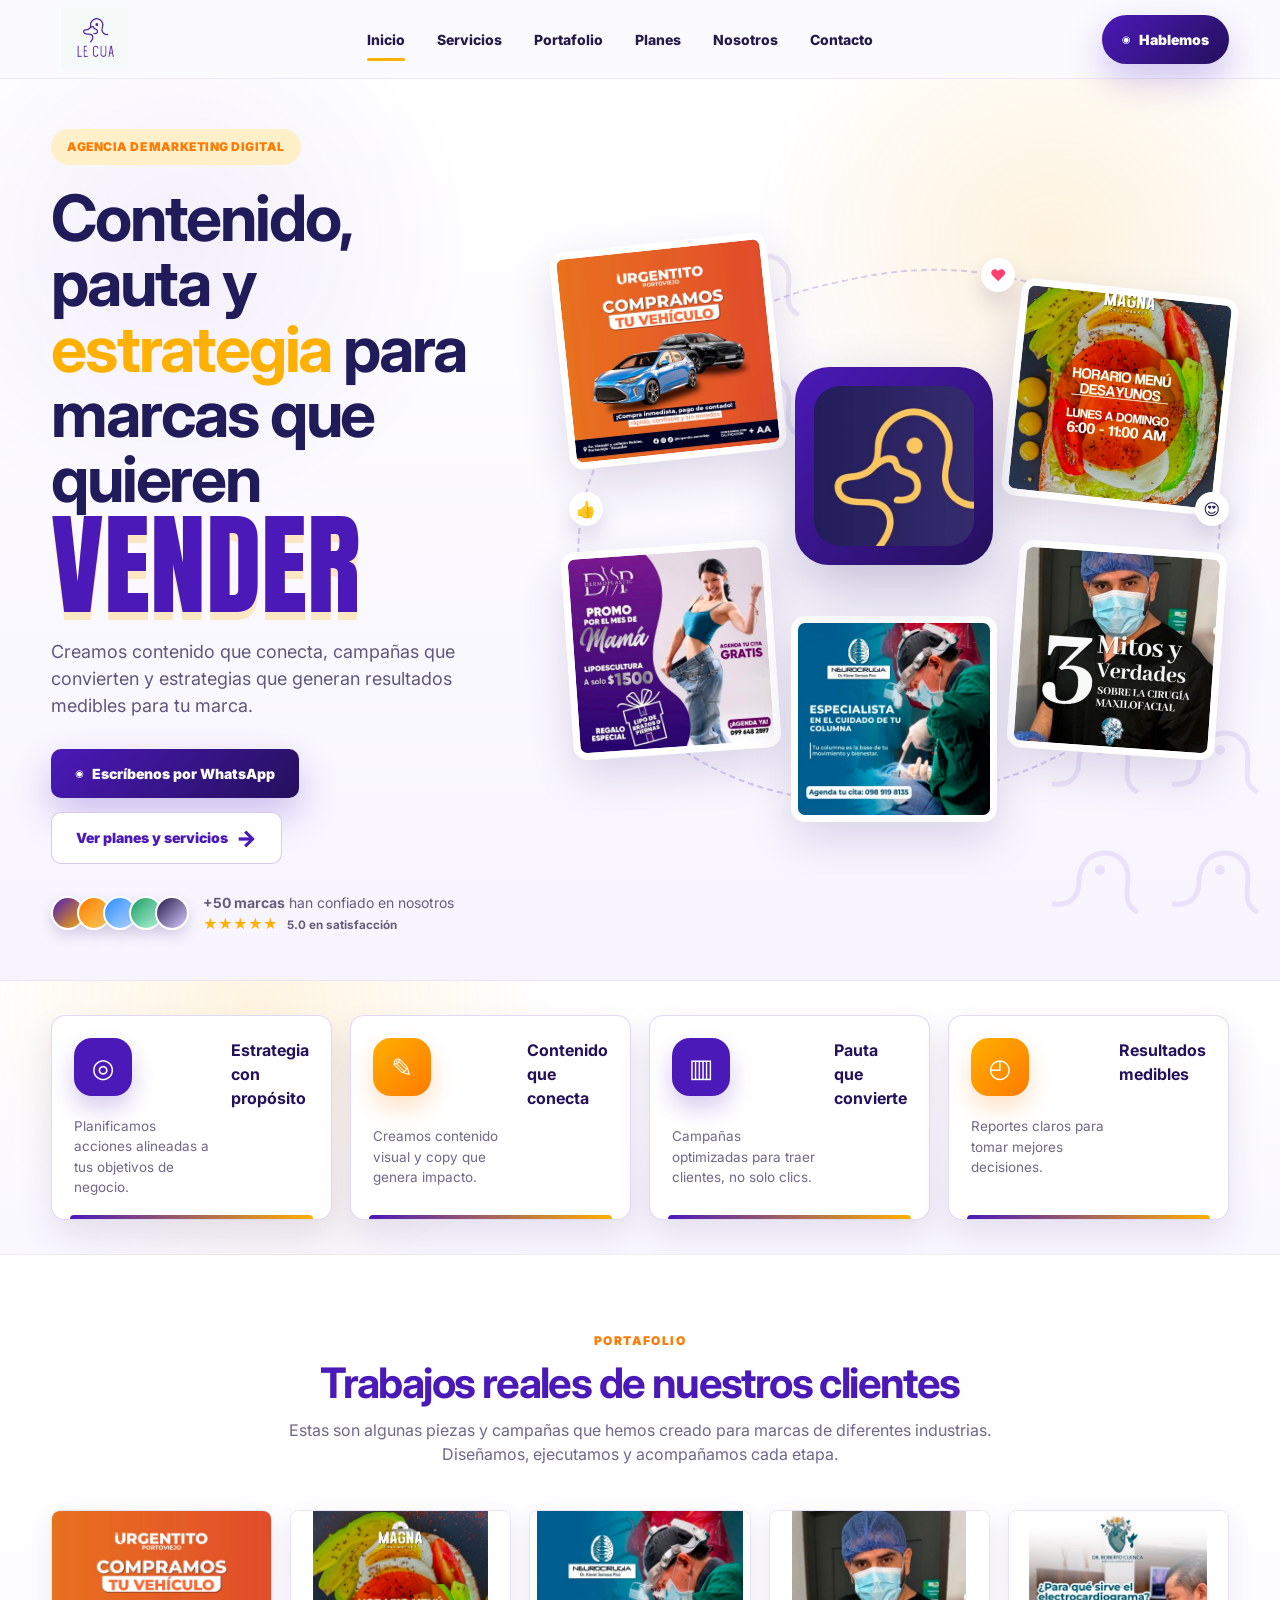
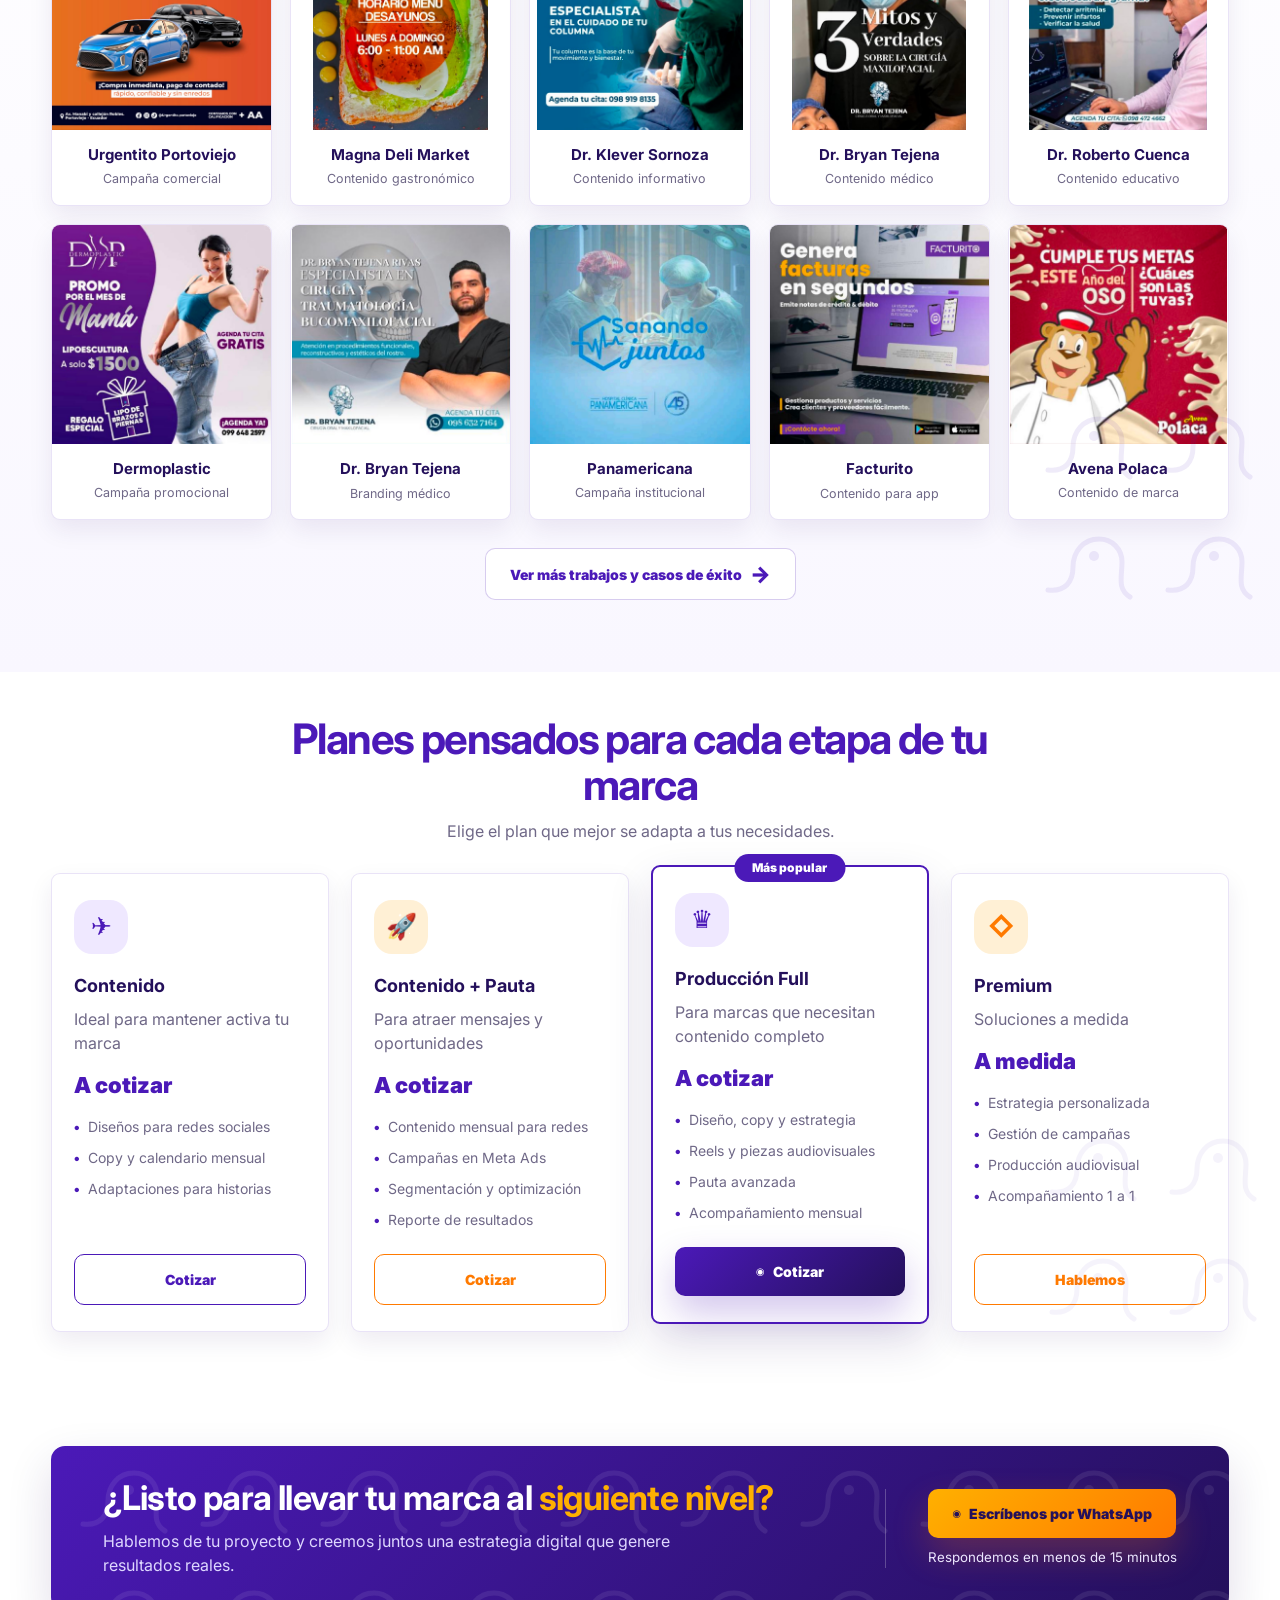
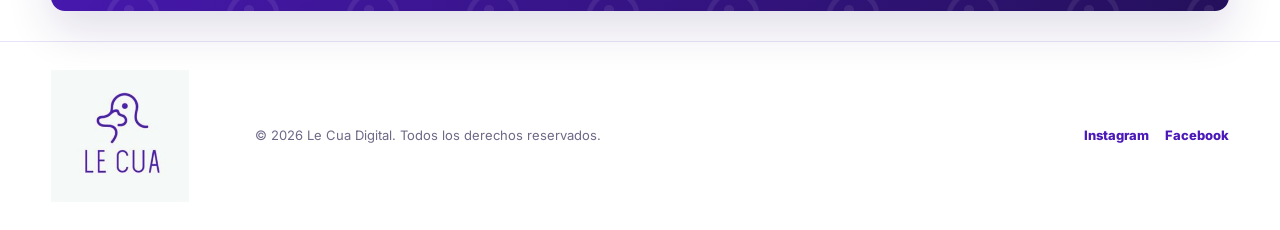
==== commit 15141dcf: "Sincroniza el repo con el sitio en produccion: imagenes optimizadas" ====
--- a/index.html
+++ b/index.html
@@ -67,19 +67,19 @@
           </div>
 
           <article class="floating-work work-1 print-left">
-            <img src="assets/prints/urgentito-compramos.png" alt="Arte de campaña para Urgentito Portoviejo" />
+            <img src="assets/optimized/urgentito-compramos.jpg" alt="Arte de campaña para Urgentito Portoviejo" fetchpriority="high" decoding="async" />
           </article>
           <article class="floating-work work-2 print-left">
-            <img src="assets/prints/magna-desayunos.png" alt="Arte de campaña para Magna Deli Market" />
+            <img src="assets/optimized/magna-desayunos.jpg" alt="Arte de campaña para Magna Deli Market" fetchpriority="high" decoding="async" />
           </article>
           <article class="floating-work work-3 print-left">
-            <img src="assets/prints/dermoplastic-mama.png" alt="Arte promocional para Dermoplastic" />
+            <img src="assets/optimized/dermoplastic-mama.jpg" alt="Arte promocional para Dermoplastic" fetchpriority="high" decoding="async" />
           </article>
           <article class="floating-work work-4 print-left">
-            <img src="assets/prints/bryan-mitos.png" alt="Arte médico para Dr. Bryan Tejena" />
+            <img src="assets/optimized/bryan-mitos.jpg" alt="Arte médico para Dr. Bryan Tejena" fetchpriority="high" decoding="async" />
           </article>
           <article class="floating-work work-5 print-right">
-            <img src="assets/prints/klever-columna.png" alt="Arte informativo para Dr. Klever Sornoza" />
+            <img src="assets/optimized/klever-columna.jpg" alt="Arte informativo para Dr. Klever Sornoza" fetchpriority="high" decoding="async" />
           </article>
           <span class="reaction heart">❤</span>
           <span class="reaction like">👍</span>
@@ -123,43 +123,43 @@
 
         <div class="portfolio-grid">
           <article class="portfolio-card">
-            <img src="assets/prints/urgentito-compramos.png" alt="Urgentito Portoviejo - Compra de vehículos" />
+            <img src="assets/optimized/urgentito-compramos.jpg" alt="Urgentito Portoviejo - Compra de vehículos" loading="lazy" decoding="async" />
             <div><h3>Urgentito Portoviejo</h3><p>Campaña comercial</p></div>
           </article>
           <article class="portfolio-card">
-            <img src="assets/prints/magna-desayunos.png" alt="Magna Deli Market - Horario de desayunos" />
+            <img src="assets/optimized/magna-desayunos.jpg" alt="Magna Deli Market - Horario de desayunos" loading="lazy" decoding="async" />
             <div><h3>Magna Deli Market</h3><p>Contenido gastronómico</p></div>
           </article>
           <article class="portfolio-card">
-            <img src="assets/prints/klever-columna.png" alt="Dr. Klever Sornoza - Cuidado de columna" />
+            <img src="assets/optimized/klever-columna.jpg" alt="Dr. Klever Sornoza - Cuidado de columna" loading="lazy" decoding="async" />
             <div><h3>Dr. Klever Sornoza</h3><p>Contenido informativo</p></div>
           </article>
           <article class="portfolio-card">
-            <img src="assets/prints/bryan-mitos.png" alt="Dr. Bryan Tejena - Mitos y verdades" />
+            <img src="assets/optimized/bryan-mitos.jpg" alt="Dr. Bryan Tejena - Mitos y verdades" loading="lazy" decoding="async" />
             <div><h3>Dr. Bryan Tejena</h3><p>Contenido médico</p></div>
           </article>
           <article class="portfolio-card">
-            <img src="assets/prints/roberto-electrocardiograma.png" alt="Dr. Roberto Cuenca - Electrocardiograma" />
+            <img src="assets/optimized/roberto-electrocardiograma.jpg" alt="Dr. Roberto Cuenca - Electrocardiograma" loading="lazy" decoding="async" />
             <div><h3>Dr. Roberto Cuenca</h3><p>Contenido educativo</p></div>
           </article>
           <article class="portfolio-card">
-            <img src="assets/prints/dermoplastic-mama.png" alt="Dermoplastic - Promoción mes de mamá" />
+            <img src="assets/optimized/dermoplastic-mama.jpg" alt="Dermoplastic - Promoción mes de mamá" loading="lazy" decoding="async" />
             <div><h3>Dermoplastic</h3><p>Campaña promocional</p></div>
           </article>
           <article class="portfolio-card">
-            <img src="assets/prints/bryan-especialista.png" alt="Dr. Bryan Tejena - Especialista bucomaxilofacial" />
+            <img src="assets/optimized/bryan-especialista.jpg" alt="Dr. Bryan Tejena - Especialista bucomaxilofacial" loading="lazy" decoding="async" />
             <div><h3>Dr. Bryan Tejena</h3><p>Branding médico</p></div>
           </article>
           <article class="portfolio-card">
-            <img src="assets/prints/panamericana-sanando.png" alt="Hospital Clínica Panamericana - Sanando juntos" />
+            <img src="assets/optimized/panamericana-sanando.jpg" alt="Hospital Clínica Panamericana - Sanando juntos" loading="lazy" decoding="async" />
             <div><h3>Panamericana</h3><p>Campaña institucional</p></div>
           </article>
           <article class="portfolio-card">
-            <img src="assets/prints/facturito.png" alt="Facturito - Genera facturas en segundos" />
+            <img src="assets/optimized/facturito.jpg" alt="Facturito - Genera facturas en segundos" loading="lazy" decoding="async" />
             <div><h3>Facturito</h3><p>Contenido para app</p></div>
           </article>
           <article class="portfolio-card">
-            <img src="assets/prints/avena-polaca.png" alt="Avena Polaca - Año del oso" />
+            <img src="assets/optimized/avena-polaca.jpg" alt="Avena Polaca - Año del oso" loading="lazy" decoding="async" />
             <div><h3>Avena Polaca</h3><p>Contenido de marca</p></div>
           </article>
         </div>
